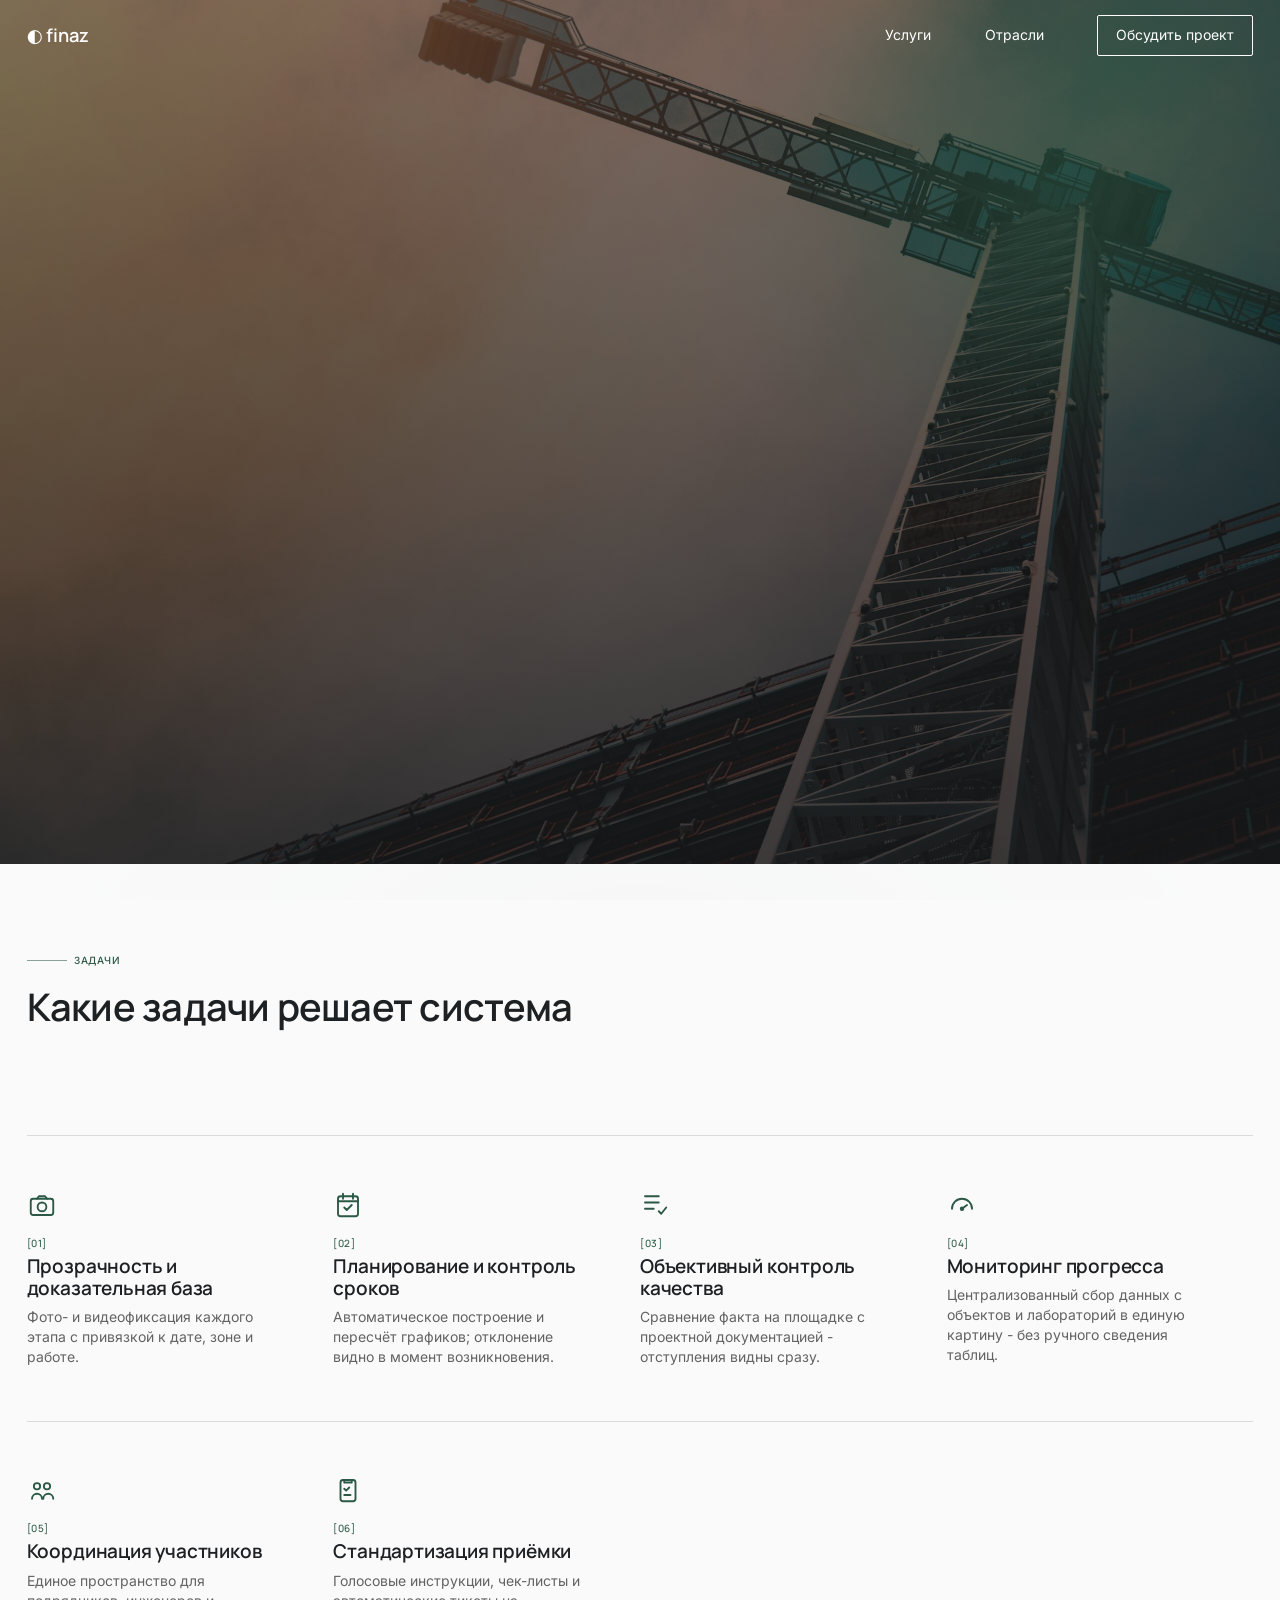
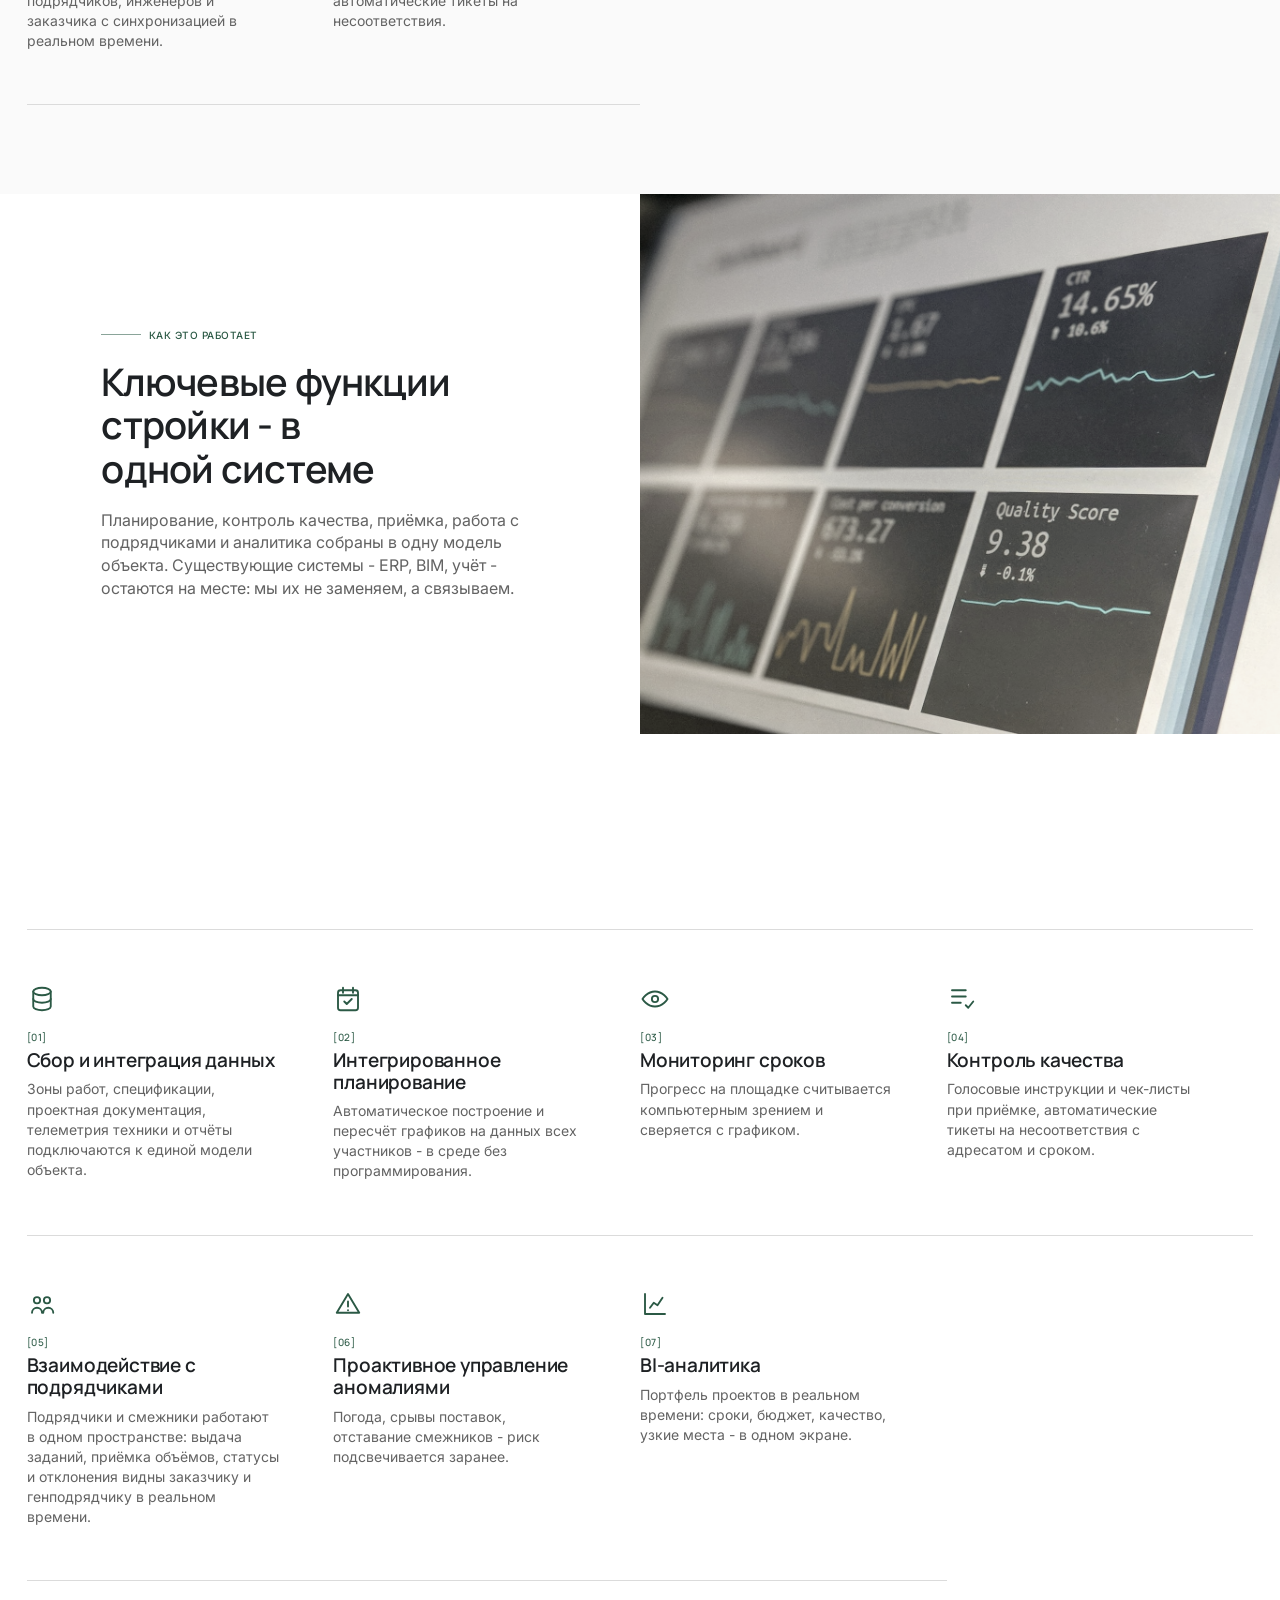
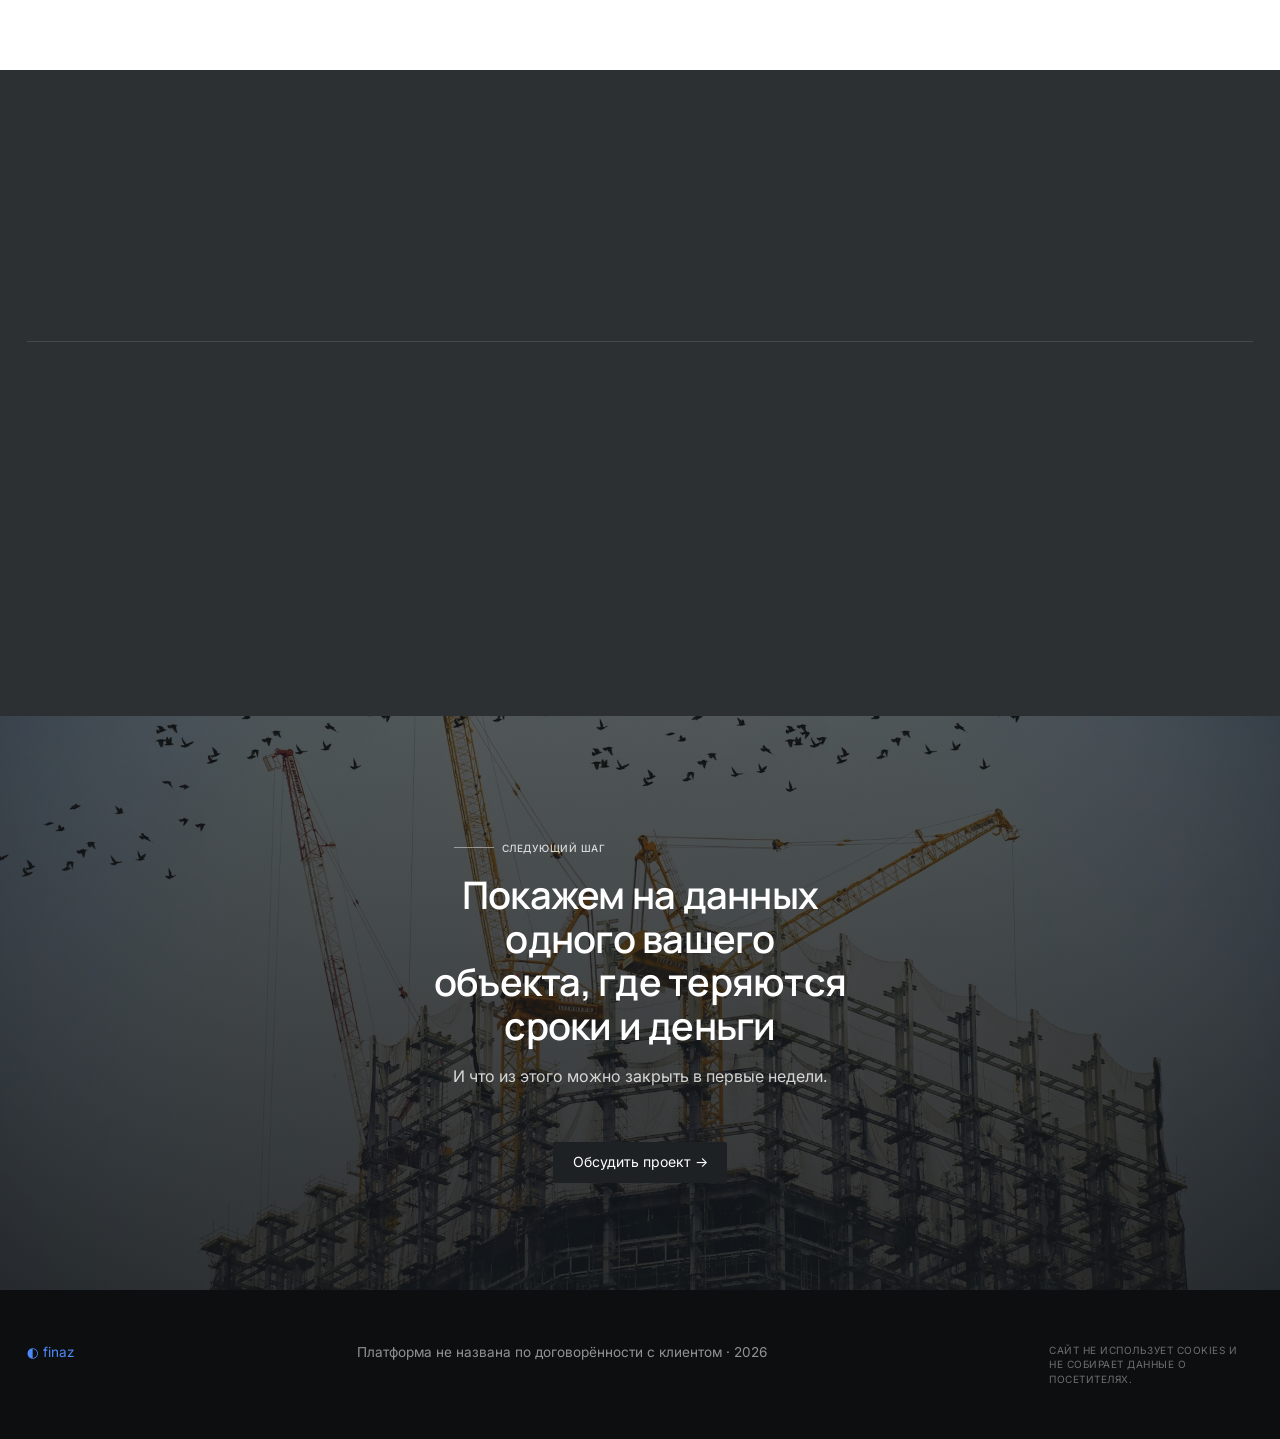
==== case.html @ d4b7487e "favicon + превью ссылки; убран черновик, CTA на Telegram" ====
<!doctype html>
<html lang="ru">
<head>
  <meta charset="utf-8" />
  <meta name="viewport" content="width=device-width, initial-scale=1" />
  <title>Интеллектуальный контроль строительства — finaz</title>
  <meta name="description" content="Кейс: предиктивная аналитика и контроль сроков на строительных объектах. Платформа не названа по договорённости с клиентом." />
  <!-- Same inline ◐ favicon and link-preview tags as index.html. Kept
       duplicated rather than extracted: two static pages, no build step. -->
  <link rel="icon" href="data:image/svg+xml,%3Csvg xmlns='http://www.w3.org/2000/svg' viewBox='0 0 32 32'%3E%3Ccircle cx='16' cy='16' r='13' fill='none' stroke='%232b5945' stroke-width='3'/%3E%3Cpath d='M16 3a13 13 0 0 0 0 26z' fill='%232b5945'/%3E%3C/svg%3E" />
  <meta property="og:type" content="article" />
  <meta property="og:title" content="Интеллектуальный контроль строительства — finaz" />
  <meta property="og:description" content="Кейс: предиктивная аналитика и контроль сроков на строительных объектах." />
  <meta property="og:url" content="https://financeazamat.github.io/finaz/case.html" />
  <meta property="og:image" content="https://financeazamat.github.io/finaz/images/01-tower-crane_JamesSullivan.jpg" />
  <link rel="stylesheet" href="tokens.css" />
  <link rel="stylesheet" href="bg.css" />
  <link rel="preconnect" href="https://fonts.googleapis.com" />
  <link rel="preconnect" href="https://fonts.gstatic.com" crossorigin />
  <link href="https://fonts.googleapis.com/css2?family=Manrope:wght@400;500;600;700&family=Inter:wght@400;500;600&display=swap&subset=cyrillic,latin" rel="stylesheet" />
  <style>
    *,*::before,*::after{box-sizing:border-box;margin:0;padding:0}
    html{scroll-behavior:smooth;-webkit-font-smoothing:antialiased;text-rendering:optimizeLegibility}
    body{font-family:var(--font-text);font-size:var(--body);line-height:var(--lh-body);color:var(--ink);background:var(--paper)}
    .wrap{max-width:var(--max-width);margin-inline:auto;padding-inline:var(--gutter);position:relative}

    /* --- Caption tier: 10px / 0.05em, what the display type is
       measured against. --- */
    .kicker,.eyebrow,.num{
      font-size:var(--caption);letter-spacing:var(--tracking-caption);
      text-transform:uppercase;font-weight:500}
    .narrow{max-width:52rem}
    h1,h2,h3{font-family:"Manrope",var(--font-display);font-weight:600;letter-spacing:var(--tracking-tight)}
    .logo,.num,.big,.intro-lede{font-family:"Manrope",var(--font-display)!important}
    h1{font-size:clamp(2.6rem,7vw,var(--h1));line-height:var(--lh-tight)}
    h2{font-size:clamp(1.75rem,4.4vw,var(--h2));line-height:var(--lh-snug);margin-bottom:var(--space-s);text-wrap:balance}
    h3{font-size:var(--h5);line-height:var(--lh-snug);margin-bottom:.4em;letter-spacing:-.01em}
    p{color:var(--muted-2);max-width:62ch}
    p+p{margin-top:var(--space-s)}
    strong{color:var(--ink);font-weight:600}
    a{color:var(--link);text-decoration:none;transition:color var(--dur) var(--ease)}
    a:hover{color:var(--ink)}

    /* Nav */
    .nav{position:fixed;inset:0 0 auto 0;z-index:50;display:flex;align-items:center;justify-content:space-between;height:72px;padding-inline:var(--gutter);color:var(--paper);transition:background var(--dur) var(--ease),backdrop-filter var(--dur) var(--ease),color var(--dur) var(--ease),border-color var(--dur) var(--ease);border-bottom:1px solid transparent}
    .nav.scrolled{background:rgba(255,255,255,.9);backdrop-filter:blur(10px);color:var(--ink);border-bottom-color:var(--line)}
    .nav a{color:inherit}
    .nav .logo{font-family:var(--font-display);font-weight:600;font-size:1.15rem;letter-spacing:-.01em}
    .nav .links{display:flex;align-items:center;gap:var(--space-m)}
    .nav .links a.txtlink{font-size:var(--small)}
    @media(max-width:720px){.nav .links a.txtlink{display:none}}
    .btn{font-family:var(--font-text);font-size:var(--small);padding:.7em 1.3em;border:1px solid currentColor;border-radius:2px;background:transparent;color:inherit;cursor:pointer;transition:background var(--dur) var(--ease),color var(--dur) var(--ease),transform var(--dur-fast) var(--ease);display:inline-block}
    .btn:hover{background:var(--ink);color:var(--paper)}
    .nav.scrolled .btn:hover{background:var(--ink);color:var(--paper)}
    .btn:active{transform:translateY(1px)}
    .btn--solid{background:var(--ink);color:var(--paper);border-color:var(--ink)}
    .btn--solid:hover{background:var(--accent);border-color:var(--accent);color:#fff}

    /* Hero */
    .hero{position:relative;overflow:hidden;min-height:96vh;display:grid;align-items:center;color:var(--paper);background:linear-gradient(rgba(20,22,24,.55),rgba(20,22,24,.82)),url("images/01-tower-crane_JamesSullivan.jpg") center/cover no-repeat}
    .hero::after{content:"";position:absolute;inset:0;pointer-events:none;background:radial-gradient(42% 55% at 82% 22%,rgba(43,89,69,.4),transparent 68%)}
    .hero .wrap{position:relative;z-index:1}
    .hero h1{max-width:16ch}
    .hero .lede{color:rgba(255,255,255,.82);font-size:1.2rem;margin-top:var(--space-s);max-width:56ch}
    .hero .cta{margin-top:var(--space-m);display:flex;gap:var(--space-s);flex-wrap:wrap}
    .kicker{font-family:var(--font-text);color:#fff;opacity:.7;margin-bottom:var(--space-s)}

    /* Sections */
    .section{padding-block:var(--section-v)}
    /* Alpha fills so the fixed .bg gradient wash tints the sections;
       see bg.css for why that layer sits at z-index:-1. */
    .section--alt{background:rgba(249,249,249,.72)}
    .section--dark{background:rgba(32,36,38,.94);color:var(--paper);overflow:hidden}
    .section--dark h2{color:#fff}
    .section--dark p{color:rgba(255,255,255,.72)}
    .section--dark .wrap{position:relative;z-index:1}
    .section--dark .glow{position:absolute;inset:0;pointer-events:none;background:radial-gradient(40% 60% at 88% 8%,rgba(43,89,69,.42),transparent 66%)}
    /* eyebrow carries a leading hairline - caption tier made structural */
    .eyebrow{font-family:var(--font-text);color:var(--accent);margin-bottom:var(--space-s);display:flex;align-items:center;gap:.75em}
    .eyebrow::before{content:"";width:2.5rem;height:1px;background:currentColor;opacity:.55;flex:none}
    .section--dark .eyebrow{color:#7fb59d}

    /* Line-stroke icons — matches homepage */
    .ico{width:30px;height:30px;display:block;margin-bottom:1em;color:var(--accent)}
    .ico svg{width:100%;height:100%;display:block;fill:none;stroke:currentColor;stroke-width:1.5;stroke-linecap:round;stroke-linejoin:round}
    .section--dark .ico{color:#7fb59d}
    .intro-lede{font-size:1.35rem;line-height:1.5;color:var(--ink);max-width:60ch;font-family:var(--font-display);font-weight:400;letter-spacing:-.01em}

    /* Numbered items — separated by hairlines, not just air */
    .items{display:grid;gap:0;grid-template-columns:repeat(auto-fit,minmax(280px,1fr));margin-top:var(--space-l);
      border-top:1px solid var(--line)}
    .items>*{padding:var(--space-m) var(--space-m) var(--space-m) 0;border-bottom:1px solid var(--line)}
    .section--dark .items,.section--dark .items>*{border-color:rgba(255,255,255,.12)}
    .item .num{font-family:var(--font-display);color:var(--accent);display:block;margin-bottom:.6em}
    .section--dark .item .num{color:#7fb59d}
    .item p{font-size:var(--small);max-width:38ch}

    /* Modules */
    .mods{display:grid;gap:var(--space-m);grid-template-columns:repeat(auto-fit,minmax(260px,1fr));margin-top:var(--space-m)}
    .mod{padding:var(--space-m);background:var(--paper);border:1px solid var(--line);border-radius:4px;transition:transform var(--dur) var(--ease),box-shadow var(--dur) var(--ease)}
    .mod:hover{transform:translateY(-6px);box-shadow:0 20px 40px -20px rgba(30,33,36,.35)}
    .mod .tag{display:inline-block;width:10px;height:10px;border-radius:2px;margin-bottom:var(--space-s)}

    /* Results / metrics */
    .metrics{display:grid;gap:var(--space-m);grid-template-columns:repeat(auto-fit,minmax(200px,1fr));margin-top:var(--space-l)}
    .metric .big{font-family:var(--font-display);font-size:3.4rem;font-weight:500;letter-spacing:-.03em;line-height:1;color:#fff}
    .metric .big .ph{color:#7fb59d}
    .metric p{margin-top:.5em;font-size:.95rem}
    .disclaimer{margin-top:var(--space-m);font-size:.8rem;color:rgba(255,255,255,.5);border-left:2px solid var(--accent);padding-left:var(--space-s);max-width:60ch}

    /* Figure */
    figure{margin-top:var(--space-l)}
    figure img{width:100%;height:auto;border-radius:4px;display:block}
    figcaption{font-size:.8rem;color:var(--muted);margin-top:.6em}

    /* split image band */
    .band{display:grid;grid-template-columns:1fr 1fr;min-height:60vh}
    .band .txt{display:grid;align-content:center;padding:var(--section-v) var(--gutter)}
    /* Shared color grade so photos read as one tonal family, not random stock */
    .band .img{background-size:cover;background-position:center;filter:grayscale(.55) sepia(.12) contrast(1.05) brightness(.97)}
    @media(max-width:820px){.band{grid-template-columns:1fr}.band .img{min-height:40vh}}

    /* ============================================================
       MOTION SYSTEM — same zero-dependency system as index.html.
       Layer 1: scroll-linked (animation-timeline: view()), off the
                main thread where supported.
       Layer 2: IntersectionObserver, only as the fallback.
       Auto-stagger via --i, assigned in the script from DOM order.
       ============================================================ */
    .reveal{opacity:0;transform:translateY(var(--rise))}

    @supports (animation-timeline: view()) {
      .reveal{animation:rise linear both;animation-timeline:view();
              animation-range:entry 4% cover 20%}
      @keyframes rise{to{opacity:1;transform:none}}
      /* calc() goes inside the range, after the range-name */
      .items>.reveal,.mods>.reveal,.metrics>.reveal{
        animation-range-start:entry calc(4% + var(--i,0) * 3%);
        animation-range-end:cover calc(20% + var(--i,0) * 3%)}
    }

    /* Fallback. .js-reveal is set only when the native path is absent,
       so the two never both animate the same element. */
    .js-reveal .reveal{transition:opacity var(--dur-slow) var(--ease-out),
                                 transform var(--dur-slow) var(--ease-out);
                       transition-delay:calc(var(--i,0) * var(--stagger))}
    .js-reveal .reveal.in{opacity:1;transform:none}

    @media(prefers-reduced-motion:reduce){
      .reveal{opacity:1;transform:none;animation:none}
    }

    /* CTA + footer */
    .cta-band{text-align:center;padding-block:var(--space-l)}
    .cta-band h2{max-width:20ch;margin-inline:auto}
    .cta-band p{margin-inline:auto;margin-top:var(--space-s)}
    .cta-band--photo{color:var(--paper);background:linear-gradient(rgba(20,22,24,.72),rgba(20,22,24,.88)),url("images/06-cranes-lowangle_DanistSoh.jpg") center/cover no-repeat}
    .cta-band--photo h2{color:#fff}
    .cta-band--photo p{color:rgba(255,255,255,.8)}
    footer{background:#0d0e10;color:rgba(255,255,255,.55);padding-block:var(--space-m);font-size:.85rem}
    footer .wrap{display:flex;justify-content:space-between;flex-wrap:wrap;gap:var(--space-s)}
    .cookie-note{margin:0;font-size:var(--caption);letter-spacing:var(--tracking-caption);
      text-transform:uppercase;color:rgba(255,255,255,.4);max-width:34ch}
    .draft-flag{position:fixed;bottom:14px;right:14px;z-index:60;background:var(--error);color:#fff;font-size:.7rem;letter-spacing:.05em;padding:.4em .8em;border-radius:2px;font-family:var(--font-text);opacity:.9}
  </style>
</head>
<body>

  <!-- Page atmosphere: the same fixed low-light gradient wash as the
       homepage (bg.css), so the two pages share a ground. Static,
       no SVG and no JS. Decorative. -->
  <div class="bg" aria-hidden="true"></div>

  <!-- Icon sprite (thin-stroke, 24×24 viewBox) -->
  <svg width="0" height="0" style="position:absolute" aria-hidden="true" focusable="false">
    <symbol id="i-camera" viewBox="0 0 24 24"><rect x="3" y="7" width="18" height="13" rx="2"/><circle cx="12" cy="13.5" r="3.5"/><path d="M8 7l1.5-2h5L16 7"/></symbol>
    <symbol id="i-calendar" viewBox="0 0 24 24"><rect x="4" y="5" width="16" height="16" rx="2"/><path d="M4 9h16M8 3v4M16 3v4M9 14l2 2 4-4"/></symbol>
    <symbol id="i-check" viewBox="0 0 24 24"><path d="M4 5h11M4 10h11M4 15h7"/><path d="M15 17l2 2 4-5"/></symbol>
    <symbol id="i-gauge" viewBox="0 0 24 24"><path d="M4 15a8 8 0 1116 0"/><path d="M12 15l4-3"/><circle cx="12" cy="15" r="1"/></symbol>
    <symbol id="i-people" viewBox="0 0 24 24"><circle cx="8" cy="9" r="2.5"/><circle cx="16" cy="9" r="2.5"/><path d="M4 19c0-2.5 2-4 4-4s4 1.5 4 4M13 19c0-2.5 2-4 4-4s4 1.5 4 4"/></symbol>
    <symbol id="i-clipboard" viewBox="0 0 24 24"><rect x="6" y="4" width="12" height="17" rx="2"/><path d="M9 4h6v2H9z"/><path d="M9 11l1.5 1.5L13 10M9 16h5"/></symbol>
    <symbol id="i-layers" viewBox="0 0 24 24"><path d="M12 3l9 5-9 5-9-5z"/><path d="M3 13l9 5 9-5"/></symbol>
    <symbol id="i-database" viewBox="0 0 24 24"><ellipse cx="12" cy="6" rx="7" ry="3"/><path d="M5 6v6c0 1.7 3.1 3 7 3s7-1.3 7-3V6"/><path d="M5 12v6c0 1.7 3.1 3 7 3s7-1.3 7-3v-6"/></symbol>
    <symbol id="i-eye" viewBox="0 0 24 24"><path d="M2 12s3.5-6 10-6 10 6 10 6-3.5 6-10 6-10-6-10-6z"/><circle cx="12" cy="12" r="2.5"/></symbol>
    <symbol id="i-alert" viewBox="0 0 24 24"><path d="M12 4l9 15H3z"/><path d="M12 10v4M12 17h.01"/></symbol>
    <symbol id="i-chart" viewBox="0 0 24 24"><path d="M4 4v16h16"/><path d="M8 15l3-4 3 2 4-6"/></symbol>
    <symbol id="i-clock" viewBox="0 0 24 24"><circle cx="12" cy="12" r="8"/><path d="M12 8v4l3 2"/></symbol>
    <symbol id="i-handshake" viewBox="0 0 24 24"><path d="M3 8l4-2 5 3 5-3 4 2M12 9v3"/><path d="M7 12l3 3 2-2 3 3M4 14l3 3M17 15l3-3"/></symbol>
    <symbol id="i-coin" viewBox="0 0 24 24"><circle cx="12" cy="12" r="8"/><path d="M12 7v10M9.5 9.5h4a1.8 1.8 0 010 3.6h-3a1.8 1.8 0 000 3.6h4"/></symbol>
    <symbol id="i-recycle" viewBox="0 0 24 24"><path d="M7 8l-3 5 4 1M7 8l3-4 3 5M17 8l3 5-4 3M17 16H9l2-3"/></symbol>
  </svg>

  <nav class="nav">
    <a href="index.html" class="logo">◐ finaz</a>
    <div class="links">
      <a href="index.html#services" class="txtlink">Услуги</a>
      <a href="index.html#industries" class="txtlink">Отрасли</a>
      <a href="#cta" class="btn">Обсудить проект</a>
    </div>
  </nav>

  <header class="hero">
    <div class="wrap">
      <p class="kicker reveal">Решение для строительства</p>
      <h1 class="reveal">Интеллектуальный<br>контроль строительства</h1>
      <p class="lede reveal">ИИ видит объект целиком - от проектирования до сдачи.
        Прозрачный контроль стройки, который работает на эффективность бизнеса.</p>
    </div>
  </header>

  <!-- Tasks -->
  <section class="section section--alt" id="tasks">
    <div class="wrap">
      <p class="eyebrow reveal">Задачи</p>
      <h2 class="reveal">Какие задачи решает система</h2>
      <div class="items">
        <div class="item reveal"><span class="ico"><svg><use href="#i-camera"/></svg></span><span class="num">[01]</span><h3>Прозрачность и доказательная база</h3><p>Фото- и видеофиксация каждого этапа с привязкой к дате, зоне и работе.</p></div>
        <div class="item reveal"><span class="ico"><svg><use href="#i-calendar"/></svg></span><span class="num">[02]</span><h3>Планирование и контроль сроков</h3><p>Автоматическое построение и пересчёт графиков; отклонение видно в момент возникновения.</p></div>
        <div class="item reveal"><span class="ico"><svg><use href="#i-check"/></svg></span><span class="num">[03]</span><h3>Объективный контроль качества</h3><p>Сравнение факта на площадке с проектной документацией - отступления видны сразу.</p></div>
        <div class="item reveal"><span class="ico"><svg><use href="#i-gauge"/></svg></span><span class="num">[04]</span><h3>Мониторинг прогресса</h3><p>Централизованный сбор данных с объектов и лабораторий в единую картину - без ручного сведения таблиц.</p></div>
        <div class="item reveal"><span class="ico"><svg><use href="#i-people"/></svg></span><span class="num">[05]</span><h3>Координация участников</h3><p>Единое пространство для подрядчиков, инженеров и заказчика с синхронизацией в реальном времени.</p></div>
        <div class="item reveal"><span class="ico"><svg><use href="#i-clipboard"/></svg></span><span class="num">[06]</span><h3>Стандартизация приёмки</h3><p>Голосовые инструкции, чек-листы и автоматические тикеты на несоответствия.</p></div>
      </div>
    </div>
  </section>

  <!-- Image band -->
  <section class="band">
    <div class="txt">
      <div style="max-width:32rem;margin-left:auto;padding-right:var(--space-m)">
        <p class="eyebrow reveal">Как это работает</p>
        <h2 class="reveal">Ключевые функции стройки - в одной системе</h2>
        <p class="reveal">Планирование, контроль качества, приёмка, работа с подрядчиками и аналитика
          собраны в одну модель объекта. Существующие системы - ERP, BIM, учёт - остаются на месте:
          мы их не заменяем, а связываем.</p>
      </div>
    </div>
    <div class="img" style="background-image:url('images/07-dashboard-analytics.jpg')"></div>
  </section>

  <!-- How it works -->
  <section class="section">
    <div class="wrap">
      <div class="items">
        <div class="item reveal"><span class="ico"><svg><use href="#i-database"/></svg></span><span class="num">[01]</span><h3>Сбор и интеграция данных</h3><p>Зоны работ, спецификации, проектная документация, телеметрия техники и отчёты подключаются к единой модели объекта.</p></div>
        <div class="item reveal"><span class="ico"><svg><use href="#i-calendar"/></svg></span><span class="num">[02]</span><h3>Интегрированное планирование</h3><p>Автоматическое построение и пересчёт графиков на данных всех участников - в среде без программирования.</p></div>
        <div class="item reveal"><span class="ico"><svg><use href="#i-eye"/></svg></span><span class="num">[03]</span><h3>Мониторинг сроков</h3><p>Прогресс на площадке считывается компьютерным зрением и сверяется с графиком.</p></div>
        <div class="item reveal"><span class="ico"><svg><use href="#i-check"/></svg></span><span class="num">[04]</span><h3>Контроль качества</h3><p>Голосовые инструкции и чек-листы при приёмке, автоматические тикеты на несоответствия с адресатом и сроком.</p></div>
        <div class="item reveal"><span class="ico"><svg><use href="#i-people"/></svg></span><span class="num">[05]</span><h3>Взаимодействие с подрядчиками</h3><p>Подрядчики и смежники работают в одном пространстве: выдача заданий, приёмка объёмов, статусы и отклонения видны заказчику и генподрядчику в реальном времени.</p></div>
        <div class="item reveal"><span class="ico"><svg><use href="#i-alert"/></svg></span><span class="num">[06]</span><h3>Проактивное управление аномалиями</h3><p>Погода, срывы поставок, отставание смежников - риск подсвечивается заранее.</p></div>
        <div class="item reveal"><span class="ico"><svg><use href="#i-chart"/></svg></span><span class="num">[07]</span><h3>BI-аналитика</h3><p>Портфель проектов в реальном времени: сроки, бюджет, качество, узкие места - в одном экране.</p></div>
      </div>
    </div>
  </section>

  <!-- Results (dark, directional) -->
  <section class="section section--dark">
    <span class="glow"></span>
    <div class="wrap">
      <p class="eyebrow reveal">Результаты</p>
      <h2 class="reveal">Что меняется</h2>
      <div class="items">
        <div class="item reveal"><span class="ico"><svg><use href="#i-clock"/></svg></span><span class="num">[01]</span><h3>Сроки под контролем</h3><p>Отставание видно в момент возникновения, а не постфактум - меньше срывов графика.</p></div>
        <div class="item reveal"><span class="ico"><svg><use href="#i-handshake"/></svg></span><span class="num">[02]</span><h3>Быстрее согласования с подрядчиками</h3><p>Задания, объёмы и приёмка в одном контуре - без сверки версий по почте.</p></div>
        <div class="item reveal"><span class="ico"><svg><use href="#i-coin"/></svg></span><span class="num">[03]</span><h3>Дешевле контроль качества</h3><p>Отступления от проекта подсвечиваются сразу, пока их дёшево исправить.</p></div>
        <div class="item reveal"><span class="ico"><svg><use href="#i-recycle"/></svg></span><span class="num">[04]</span><h3>Меньше переделок</h3><p>Раннее выявление отклонений снижает объём работ, которые приходится переделывать.</p></div>
      </div>
    </div>
  </section>

  <!-- CTA -->
  <section class="section cta-band cta-band--photo" id="cta">
    <div class="wrap">
      <p class="eyebrow reveal" style="text-align:center">Следующий шаг</p>
      <h2 class="reveal">Покажем на данных одного вашего объекта, где теряются сроки и деньги</h2>
      <p class="reveal">И что из этого можно закрыть в первые недели.</p>
      <div class="reveal" style="margin-top:var(--space-m)">
        <a href="https://t.me/finazamat" class="btn btn--solid">Обсудить проект →</a>
      </div>
    </div>
  </section>

  <footer>
    <div class="wrap">
      <a href="index.html">◐ finaz</a>
      <span>Платформа не названа по договорённости с клиентом · 2026</span>
      <p class="cookie-note">Сайт не использует cookies и не собирает
        данные о посетителях.</p>
    </div>
  </footer>

  <script>
  (()=>{
    const reduce=matchMedia("(prefers-reduced-motion: reduce)").matches;

    /* 1. Auto-stagger: index every child of a revealing group. */
    document.querySelectorAll(".items,.mods,.metrics,.hero .wrap,.txt")
      .forEach(g=>[...g.children].forEach((el,i)=>el.style.setProperty("--i",i)));

    /* 2. Reveal. The observer runs ONLY where scroll-linked animation
          is unsupported, so the two paths never both fire. */
    if(!CSS.supports("animation-timeline: view()") && !reduce){
      document.documentElement.classList.add("js-reveal");
      const io=new IntersectionObserver(es=>{
        for(const e of es) if(e.isIntersecting){
          e.target.classList.add("in");io.unobserve(e.target);
        }
      },{threshold:.12,rootMargin:"0px 0px -6% 0px"});
      document.querySelectorAll(".reveal").forEach(el=>io.observe(el));
    }

    /* 3. Nav state. rAF-throttled. */
    const nav=document.querySelector(".nav");
    let queued=false;
    const frame=()=>{queued=false;nav.classList.toggle("scrolled",scrollY>40)};
    addEventListener("scroll",()=>{if(!queued){queued=true;requestAnimationFrame(frame)}},{passive:true});
    frame();
  })();
  </script>
</body>
</html>
---- tokens.css ----
/* ============================================================
   Design tokens — extracted from palantir.com (2026-08-02)
   Palantir-INSPIRED. Colors + type scale are the recipe, not
   the dish. Fonts here are FREE substitutes (their Alliance
   faces are proprietary — do not re-host those).
   ============================================================ */
:root {
  /* --- Color (from their --nhs-* / --qualitative-* vars) --- */
  --ink:            #1e2124;   /* primary text / near-black */
  --ink-2:          #202426;   /* darkest surface */
  --paper:          #ffffff;
  --paper-soft:     #f9f9f9;
  --paper-2:        #f3f3f3;
  --line:           #dbdbdb;
  --muted:          #767676;
  --muted-2:        #636363;

  --accent:         #2b5945;   /* Palantir green */
  --accent-10:      rgba(43,89,69,.10);
  --accent-05:      rgba(43,89,69,.05);
  --link:           #4e8af7;
  --link-hover:     rgba(78,138,247,.33);
  --error:          #ff4136;

  /* Blueprint-style qualitative set (charts / tags / accents) */
  --q0:#147eb3; --q1:#29a634; --q2:#d1980b; --q3:#d13913; --q4:#634dbf;
  --q5:#d17e09; --q6:#9f1239; --q7:#00a396; --q8:#5642a6; --q9:#728c23;

  /* --- Type --- */
  /* Their stack is "Alliance No.2" (display) + "Alliance No.1" (text).
     Free substitutes with a similar geometric-grotesque feel: */
  --font-display: "Space Grotesk", system-ui, -apple-system, "Segoe UI", Roboto, Helvetica, Arial, sans-serif;
  --font-text:    "Inter", system-ui, -apple-system, "Segoe UI", Roboto, Helvetica, Arial, sans-serif;

  /* Type scale — a real ladder, no 1rem→5rem jump.
     Ratio ~1.25 through the middle, in rem @16px base.
     Sized down 2026-08-04: 80px/52px read as oversized next to the
     10px caption tier. Palantir's own hero sits ~56-60px, h2 ~36-40px —
     the contrast ratio is what reads as confident, not raw size. */
  --h1:      3.5rem;      /* 56px hero — was 5rem */
  --h2:      2.375rem;    /* 38px section — was 3.25rem */
  --h3:      1.75rem;     /* 28px — was 2.125rem */
  --h4:      1.5rem;      /* 24px */
  --h5:      1.1875rem;   /* 19px item title */
  --lede:    1.25rem;     /* 20px intro / lead */
  --body:    1rem;        /* 16px */
  --small:   0.875rem;    /* 14px */
  --micro:   0.75rem;     /* 12px */
  --caption: 0.625rem;    /* 10px — the wide-tracked label tier */

  --tracking-tight:   -0.02em;   /* display / headlines */
  --tracking-caption:  0.05em;   /* the 10px caption tier */
  --lh-tight: 1.0;             /* hero line-height ~1 */
  --lh-snug:  1.15;            /* h2/h3 */
  --lh-body:  1.43;

  /* --- Spacing (their rhythm ~1.667rem gutter) --- */
  --gutter:      1.6667rem;
  --space-xs:    0.5556rem;
  --space-s:     1.1111rem;
  --space-m:     3.3333rem;
  --space-l:     6.6667rem;
  --section-v:   5.5556rem;
  --max-width:   80rem;        /* 1280px content cap */

  /* --- Motion ---
     Measured off palantir.com (2026-08-04): 75-350ms, dominated by
     100-250ms, transform+opacity only, staggered transition-delay
     75-275ms, zero @keyframes, no ambient loops. Budget kept here. */
  --ease:      cubic-bezier(0.42, 0, 0.58, 1);   /* ease-in-out */
  --ease-out:  cubic-bezier(0.16, 1, 0.3, 1);    /* reveal */
  --dur-fast:  0.12s;
  --dur:       0.2s;
  --dur-slow:  0.3s;    /* was 0.5s — 500ms uniform fades read as template */
  --stagger:   55ms;    /* per-item step, driven by --i */
  --rise:      14px;    /* reveal travel — was 28px */
}

@media (prefers-reduced-motion: reduce) {
  :root { --dur-fast:0s; --dur:0s; --dur-slow:0s; --stagger:0ms; --rise:0px; }
}
---- bg.css ----
/* ============================================================
   Page atmosphere — index.html + case.html
   ------------------------------------------------------------
   This used to draw a generated neural-link mesh behind every section,
   and later a lattice in the hero only. Both are gone: at any alpha that
   made a drawn network visible it also competed with the type it sat
   behind. What survives is the thing the mesh was really there for — a
   low, soft light in the background instead of flat white.

   No SVG, no JS, no animation. Three static radial washes, fixed to the
   viewport so they drift past as you scroll: a cool light top-right, the
   brand green low-left, and a faint warm lift at the bottom. Cheap
   enough to be free (one composited layer, painted once) and it cannot
   compete with text, because nothing in it has an edge.
   ============================================================ */
.bg{
  position:fixed;inset:0;z-index:-1;pointer-events:none;
  background:
    radial-gradient(58% 48% at 82% 6%,  rgba(43,89,69,.09) 0%, rgba(43,89,69,0) 68%),
    radial-gradient(52% 46% at 10% 34%, rgba(88,116,140,.08) 0%, rgba(88,116,140,0) 70%),
    radial-gradient(72% 40% at 50% 104%,rgba(43,89,69,.07) 0%, rgba(43,89,69,0) 72%);
}

@media(max-width:720px){
  .bg{opacity:.7}
}
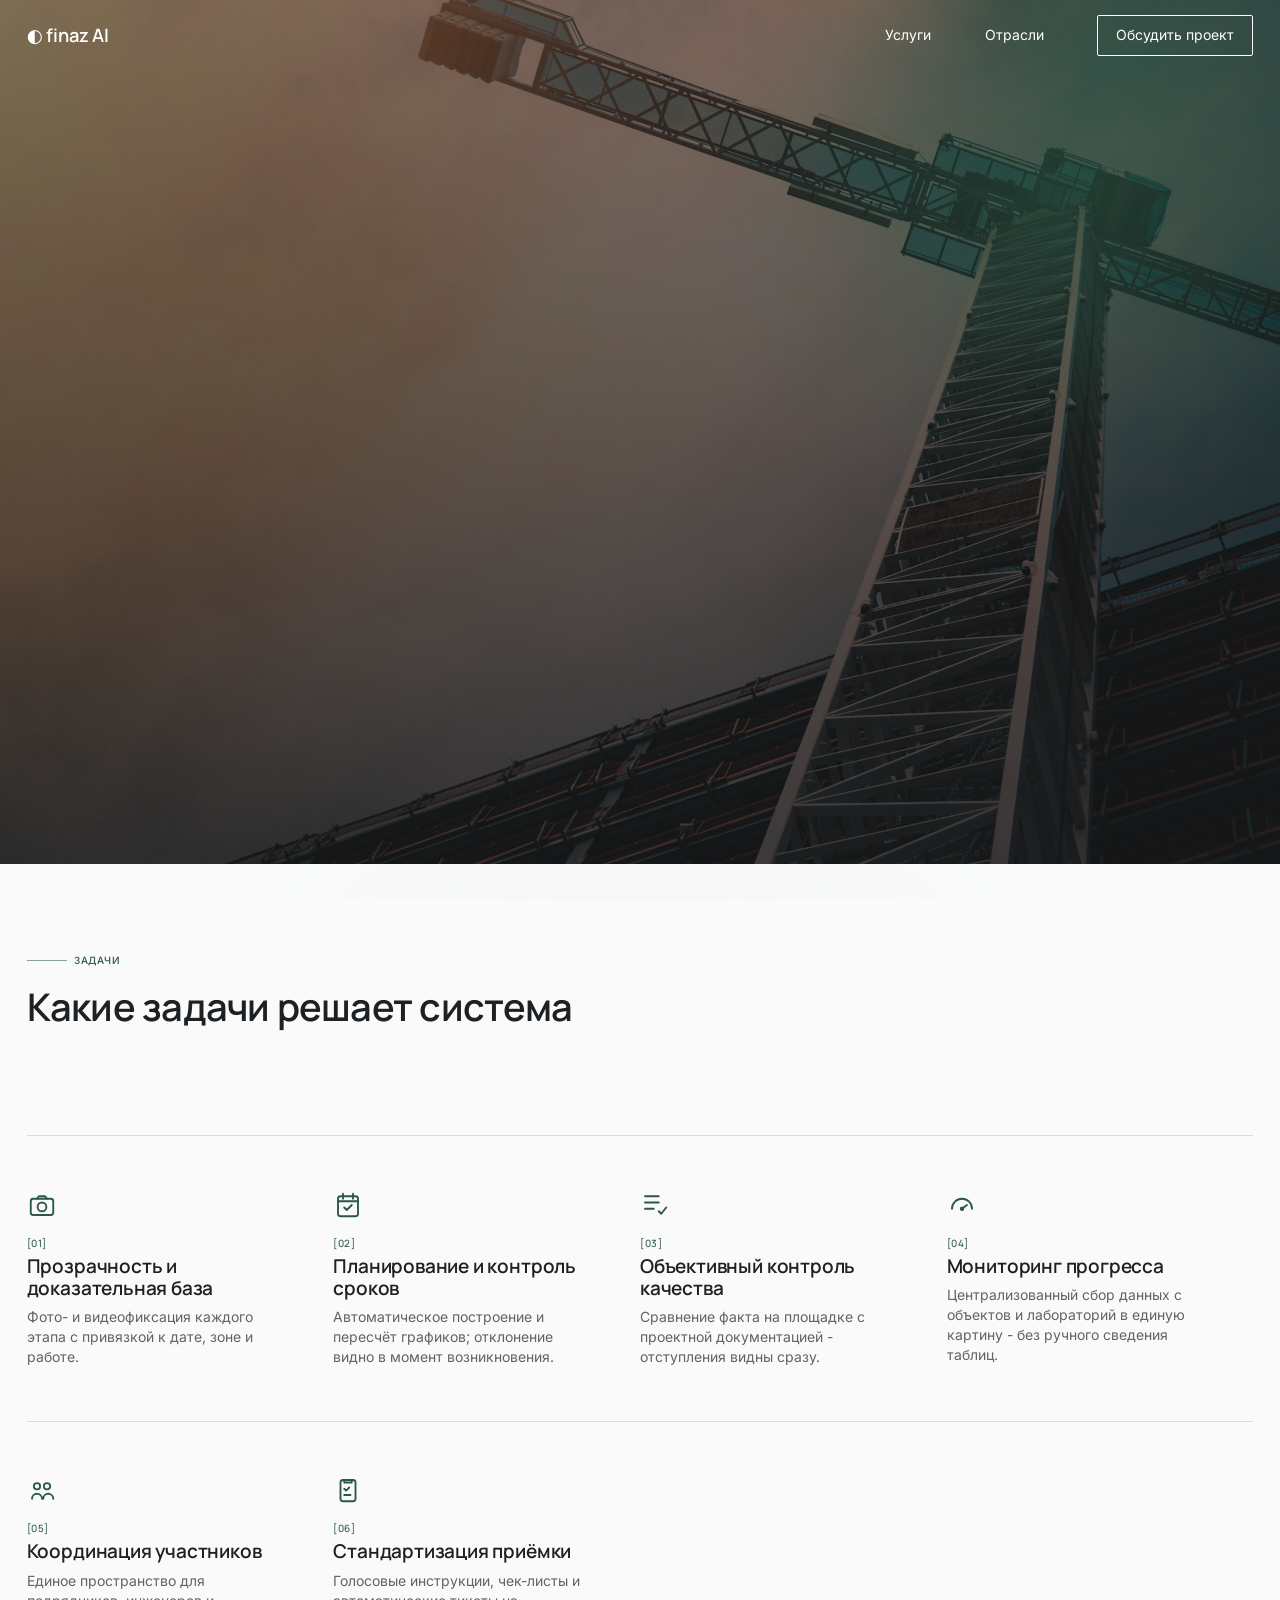
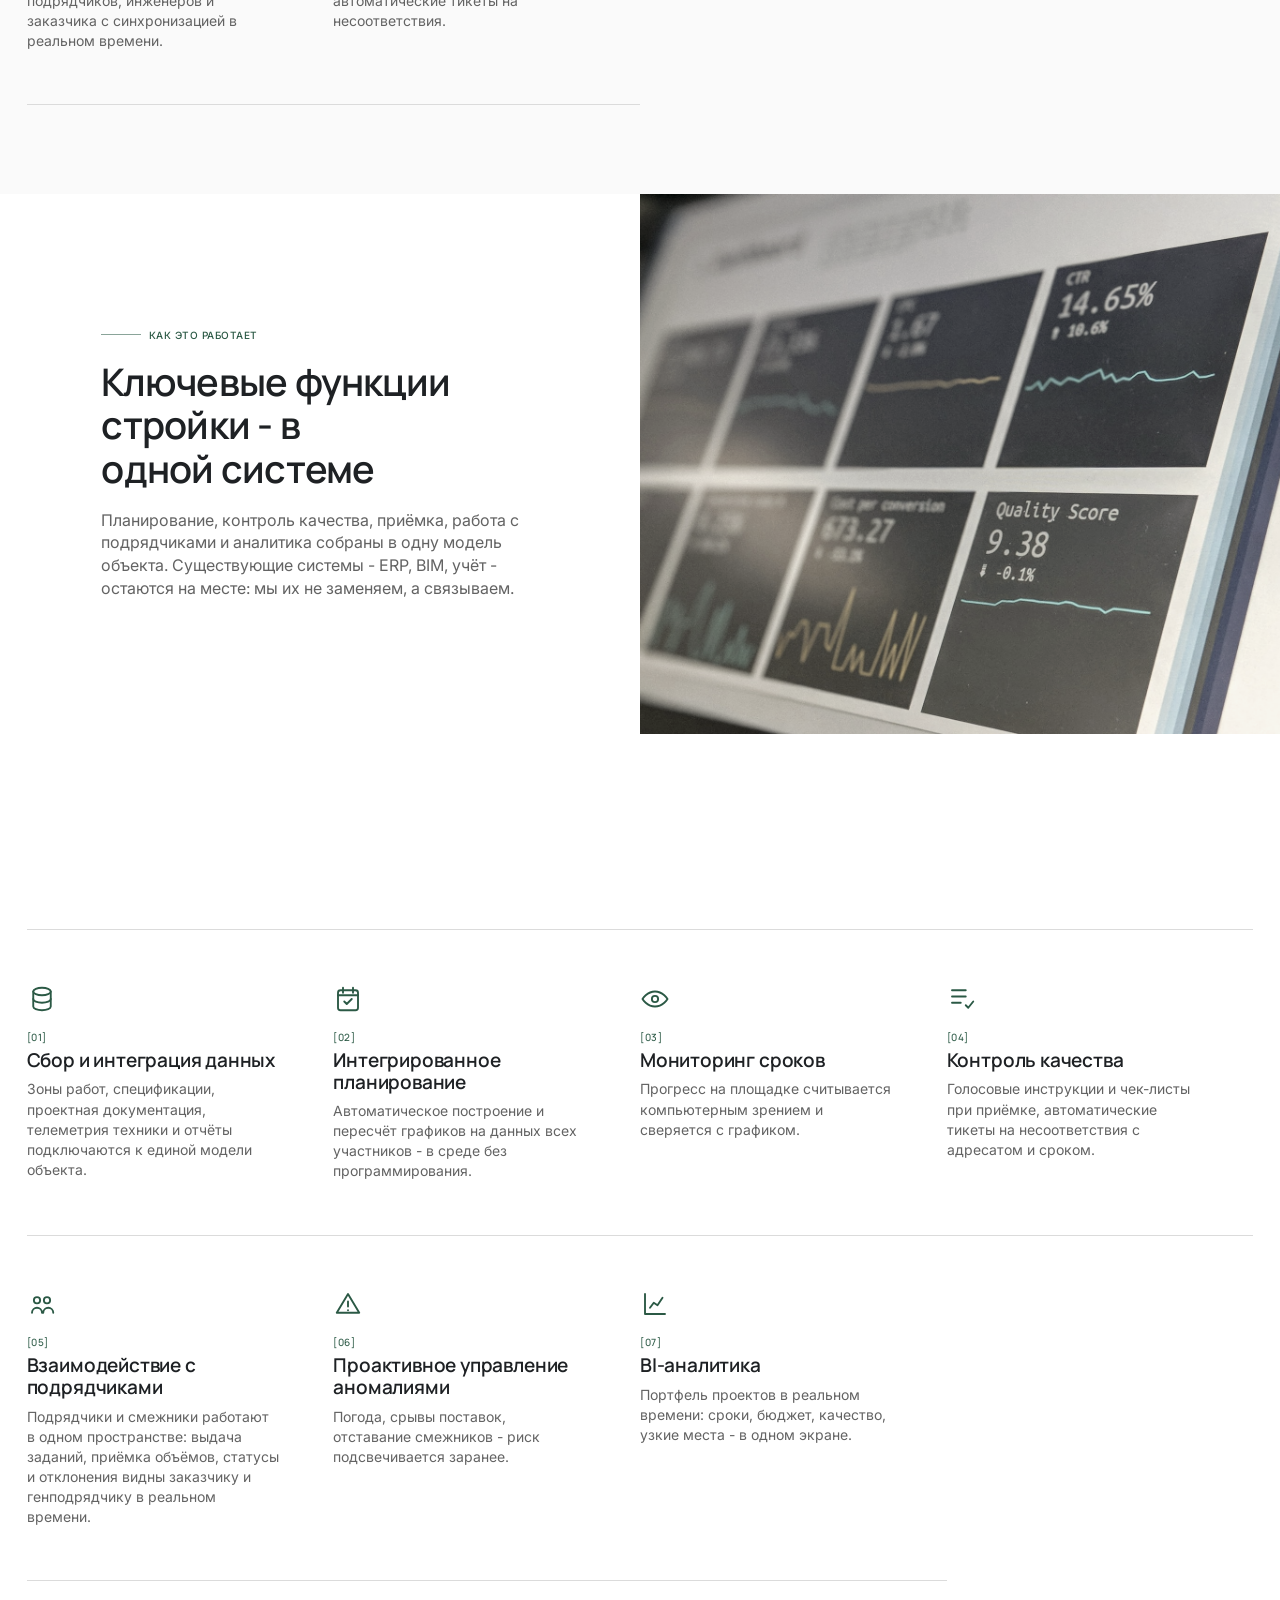
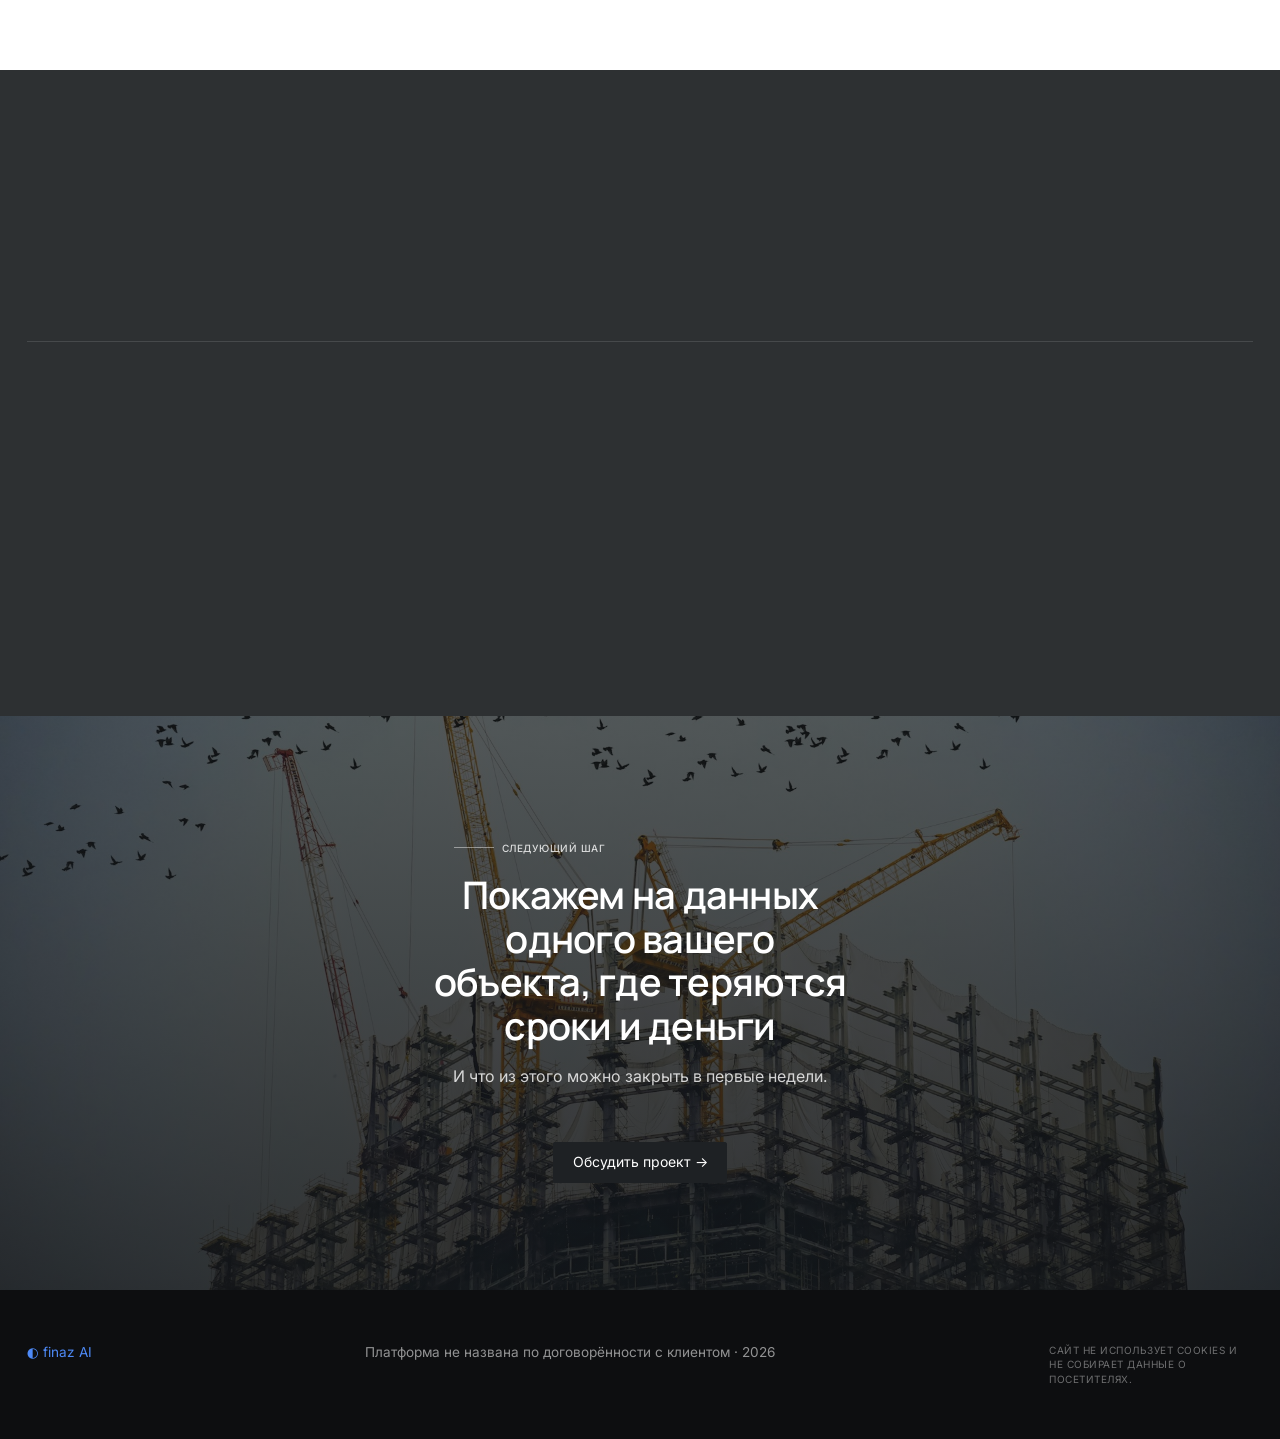
==== commit 3c197cd1: "поток на всю ширину с миганием; finaz AI везде; крупнее kicker; правки услуг; меню из 3" ====
--- a/case.html
+++ b/case.html
@@ -3,13 +3,13 @@
 <head>
   <meta charset="utf-8" />
   <meta name="viewport" content="width=device-width, initial-scale=1" />
-  <title>Интеллектуальный контроль строительства — finaz</title>
+  <title>Интеллектуальный контроль строительства — finaz AI</title>
   <meta name="description" content="Кейс: предиктивная аналитика и контроль сроков на строительных объектах. Платформа не названа по договорённости с клиентом." />
   <!-- Same inline ◐ favicon and link-preview tags as index.html. Kept
        duplicated rather than extracted: two static pages, no build step. -->
   <link rel="icon" href="data:image/svg+xml,%3Csvg xmlns='http://www.w3.org/2000/svg' viewBox='0 0 32 32'%3E%3Ccircle cx='16' cy='16' r='13' fill='none' stroke='%232b5945' stroke-width='3'/%3E%3Cpath d='M16 3a13 13 0 0 0 0 26z' fill='%232b5945'/%3E%3C/svg%3E" />
   <meta property="og:type" content="article" />
-  <meta property="og:title" content="Интеллектуальный контроль строительства — finaz" />
+  <meta property="og:title" content="Интеллектуальный контроль строительства — finaz AI" />
   <meta property="og:description" content="Кейс: предиктивная аналитика и контроль сроков на строительных объектах." />
   <meta property="og:url" content="https://financeazamat.github.io/finaz/case.html" />
   <meta property="og:image" content="https://financeazamat.github.io/finaz/images/01-tower-crane_JamesSullivan.jpg" />
@@ -191,7 +191,7 @@
   </svg>
 
   <nav class="nav">
-    <a href="index.html" class="logo">◐ finaz</a>
+    <a href="index.html" class="logo">◐ finaz AI</a>
     <div class="links">
       <a href="index.html#services" class="txtlink">Услуги</a>
       <a href="index.html#industries" class="txtlink">Отрасли</a>
@@ -282,7 +282,7 @@
 
   <footer>
     <div class="wrap">
-      <a href="index.html">◐ finaz</a>
+      <a href="index.html">◐ finaz AI</a>
       <span>Платформа не названа по договорённости с клиентом · 2026</span>
       <p class="cookie-note">Сайт не использует cookies и не собирает
         данные о посетителях.</p>
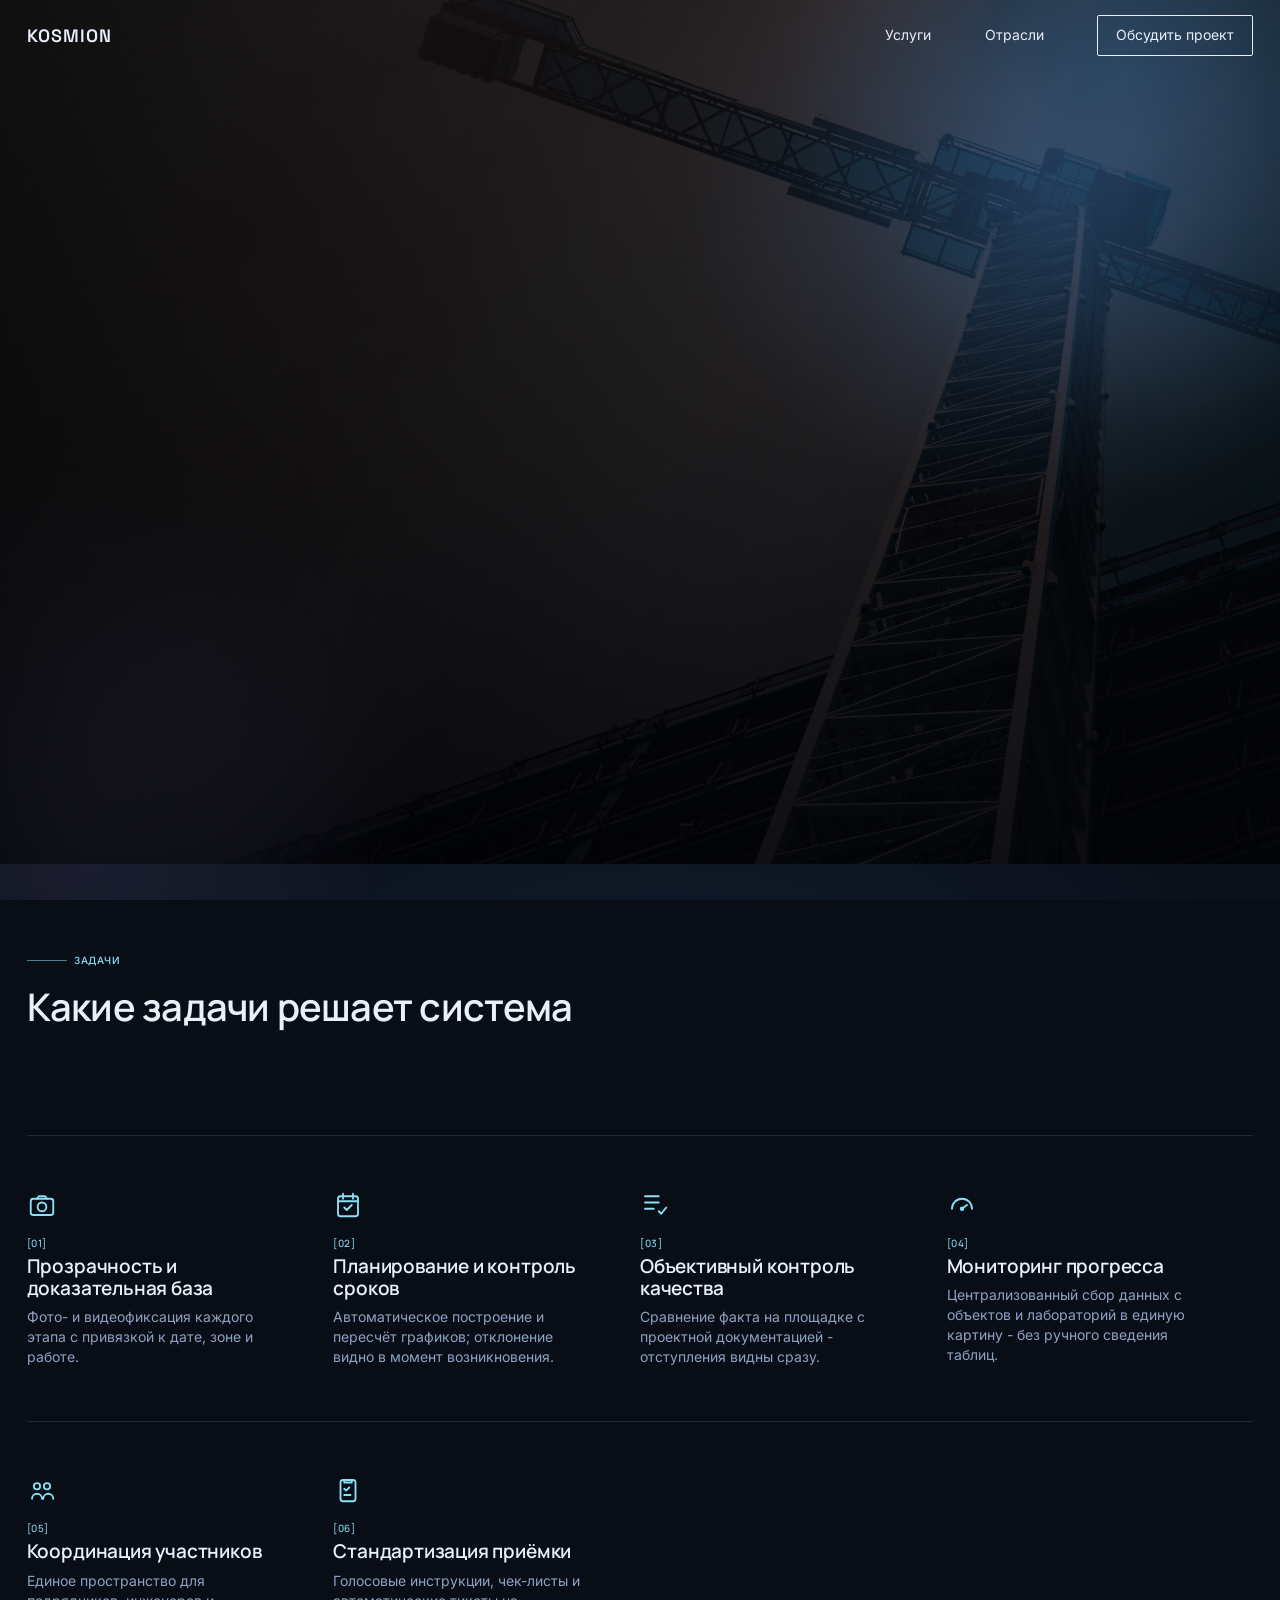
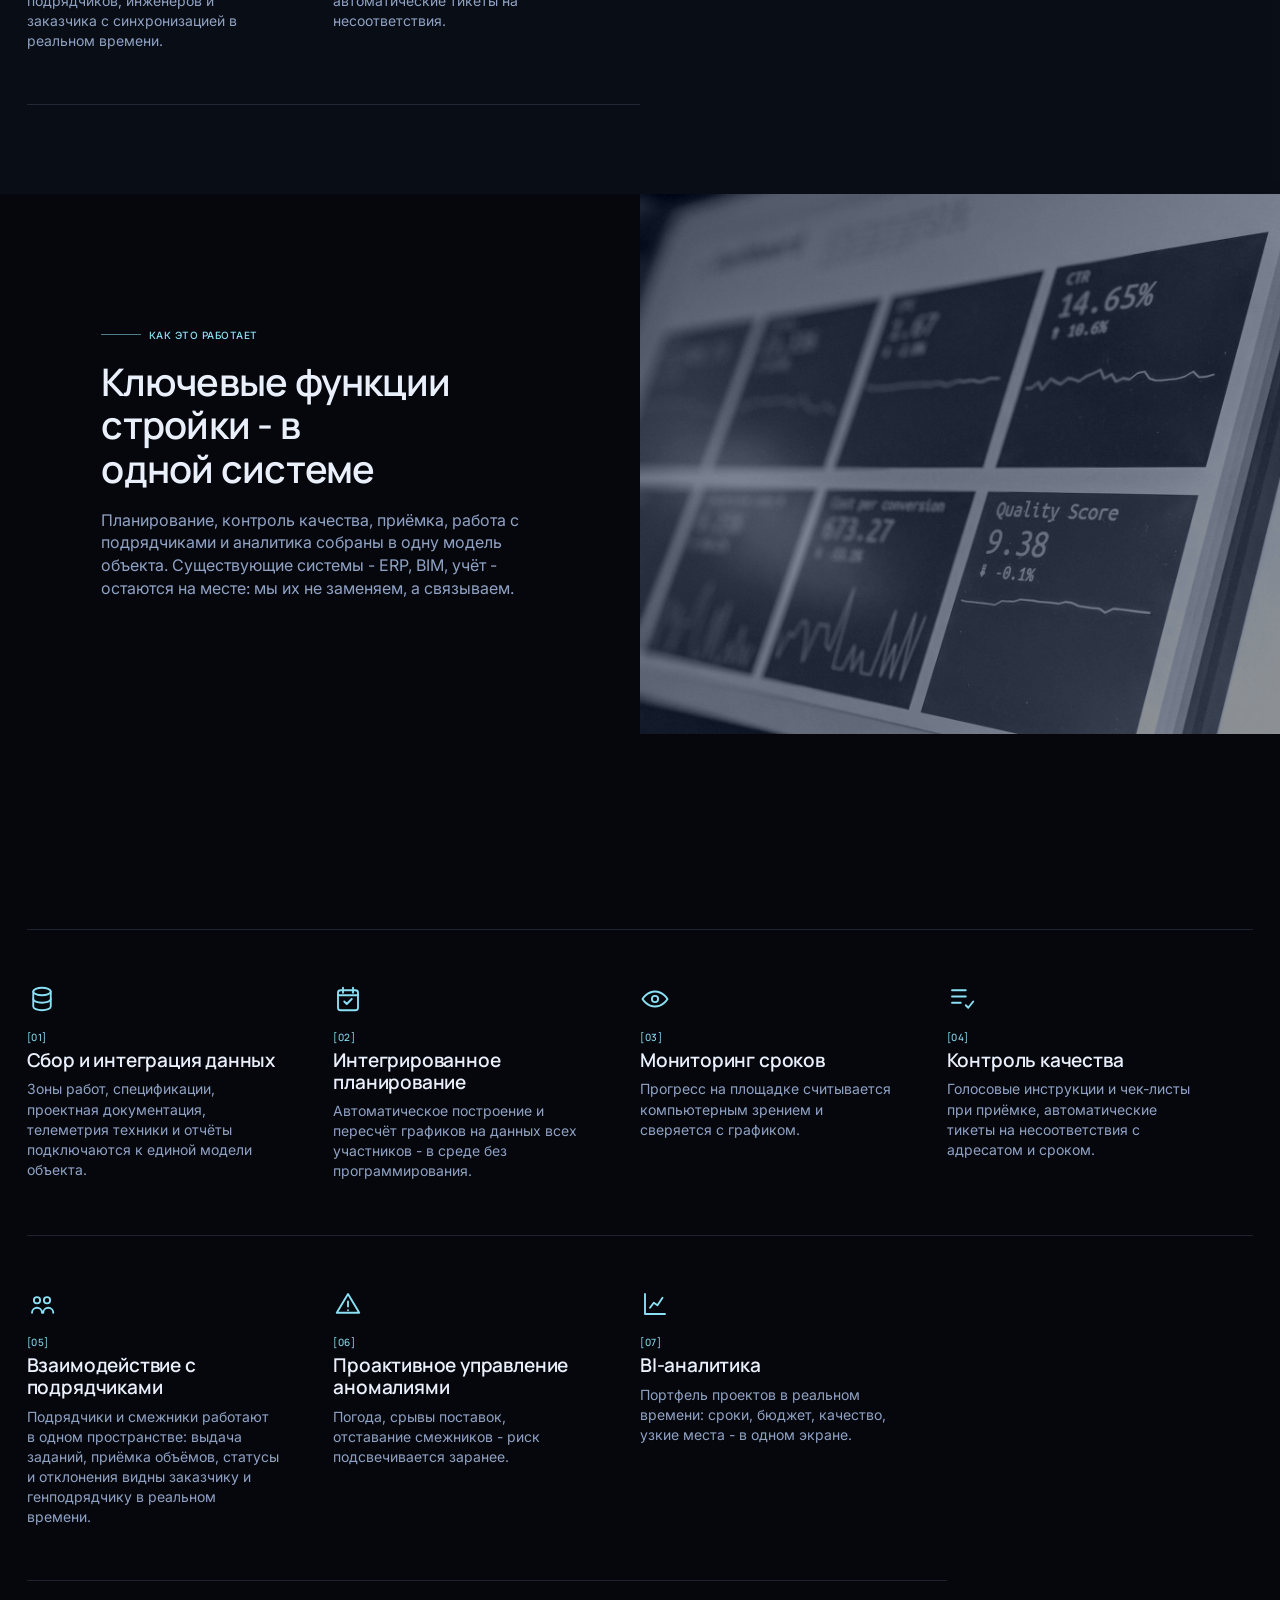
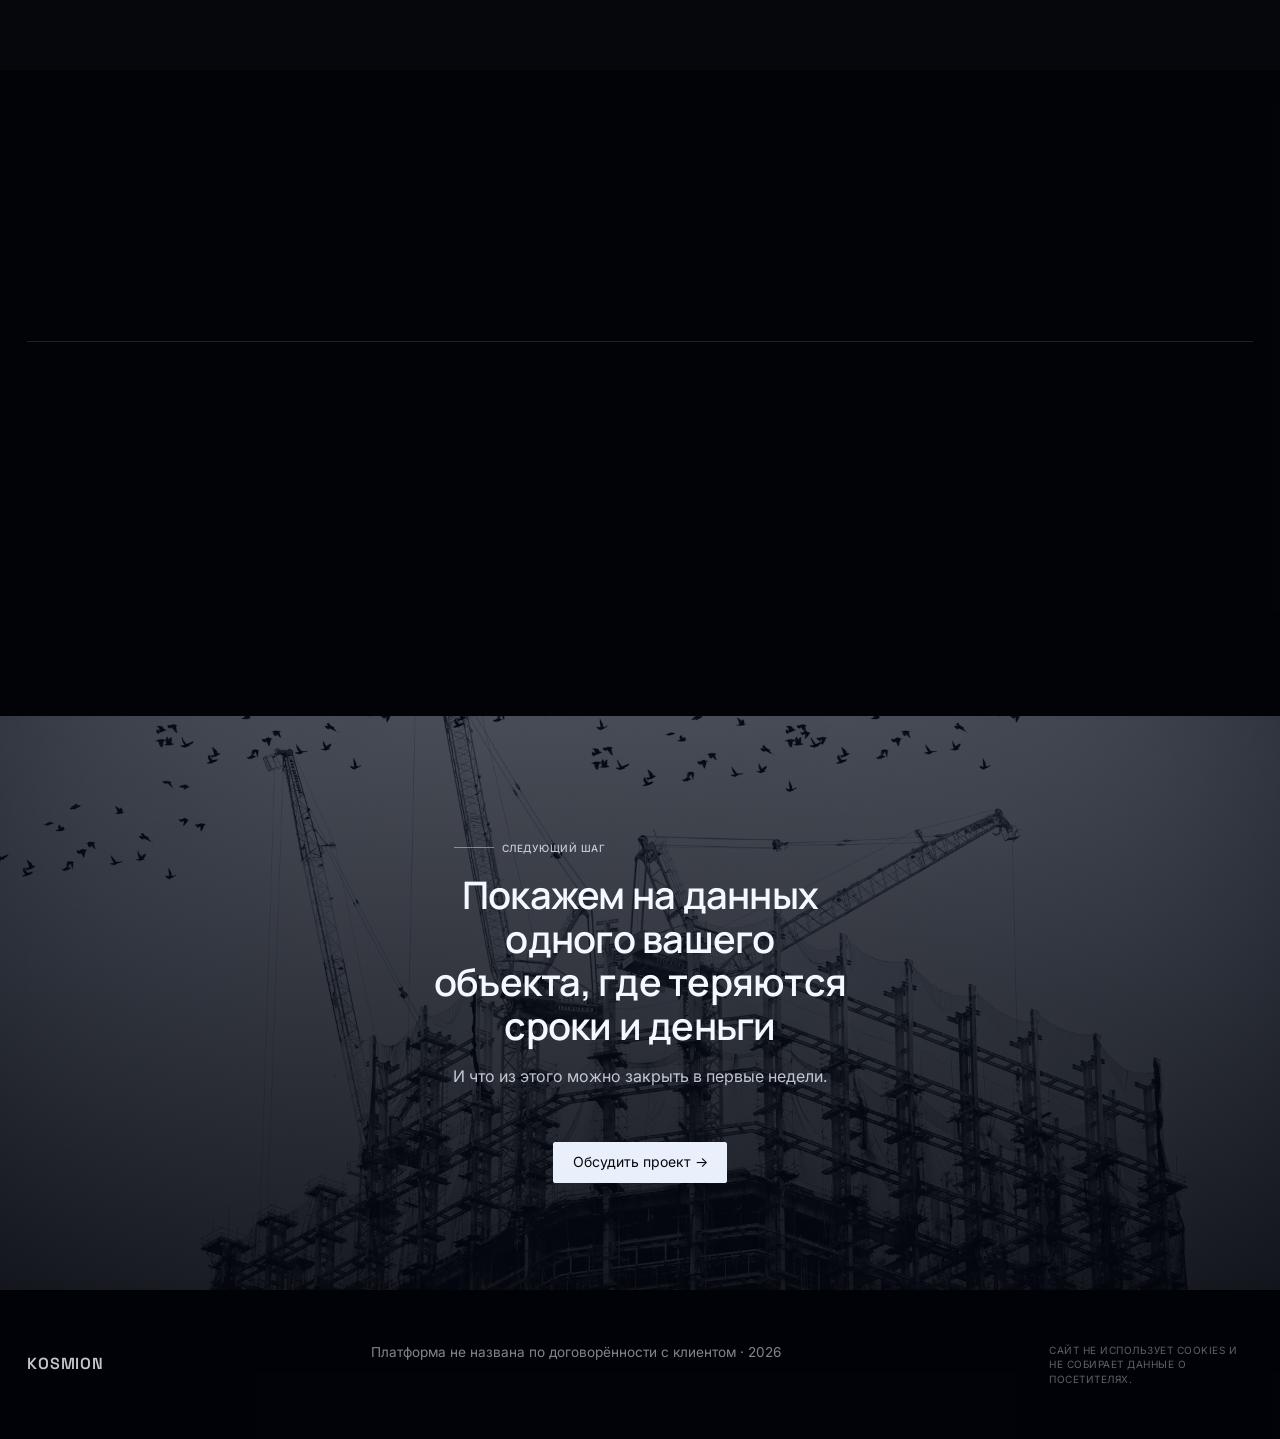
==== commit fed8d21f: "Publish Kosmion space theme: dark redesign, Space Grotesk KOSMION wordmark, K favicon, icon removed" ====
--- a/case.html
+++ b/case.html
@@ -3,25 +3,38 @@
 <head>
   <meta charset="utf-8" />
   <meta name="viewport" content="width=device-width, initial-scale=1" />
-  <title>Интеллектуальный контроль строительства — finaz AI</title>
+  <title>Интеллектуальный контроль строительства — Kosmion</title>
   <meta name="description" content="Кейс: предиктивная аналитика и контроль сроков на строительных объектах. Платформа не названа по договорённости с клиентом." />
-  <!-- Same inline ◐ favicon and link-preview tags as index.html. Kept
-       duplicated rather than extracted: two static pages, no build step. -->
-  <link rel="icon" href="data:image/svg+xml,%3Csvg xmlns='http://www.w3.org/2000/svg' viewBox='0 0 32 32'%3E%3Ccircle cx='16' cy='16' r='13' fill='none' stroke='%232b5945' stroke-width='3'/%3E%3Cpath d='M16 3a13 13 0 0 0 0 26z' fill='%232b5945'/%3E%3C/svg%3E" />
+  <!-- Same inline favicon and link-preview tags as index.html. Kept
+       duplicated rather than extracted: two static pages, no build step.
+       The favicon path is the SAME 32-unit geometry as the #i-mark symbol
+       in the body - change both together or the tab and nav diverge. -->
+  <link rel="icon" href="data:image/svg+xml,%3Csvg xmlns='http://www.w3.org/2000/svg' viewBox='0 0 32 32'%3E%3Cdefs%3E%3CradialGradient id='g' cx='34%25' cy='28%25' r='85%25'%3E%3Cstop offset='0' stop-color='%231a2440'/%3E%3Cstop offset='1' stop-color='%2306080f'/%3E%3C/radialGradient%3E%3C/defs%3E%3Ccircle cx='16' cy='16' r='15' fill='url(%23g)'/%3E%3Ctext x='16' y='21.5' text-anchor='middle' font-family='Arial,Helvetica,sans-serif' font-weight='700' font-size='17' fill='%23eaf0ff'%3EK%3C/text%3E%3C/svg%3E" />
   <meta property="og:type" content="article" />
-  <meta property="og:title" content="Интеллектуальный контроль строительства — finaz AI" />
+  <meta property="og:title" content="Интеллектуальный контроль строительства — Kosmion" />
   <meta property="og:description" content="Кейс: предиктивная аналитика и контроль сроков на строительных объектах." />
   <meta property="og:url" content="https://financeazamat.github.io/finaz/case.html" />
   <meta property="og:image" content="https://financeazamat.github.io/finaz/images/01-tower-crane_JamesSullivan.jpg" />
-  <link rel="stylesheet" href="tokens.css" />
-  <link rel="stylesheet" href="bg.css" />
+  <!-- ?v= cache buster - keep in step with index.html. See the note there. -->
+  <link rel="stylesheet" href="tokens.css?v=13" />
+  <link rel="stylesheet" href="bg.css?v=12" />
+  <meta name="color-scheme" content="dark" />
+  <meta name="theme-color" content="#05070d" />
   <link rel="preconnect" href="https://fonts.googleapis.com" />
   <link rel="preconnect" href="https://fonts.gstatic.com" crossorigin />
+  <!-- Font loading matches index.html exactly; see the fuller note there.
+       Jost is subset to text=Kosmion (1.1KB) and can render ONLY the
+       wordmark - any other character in that face falls back silently. -->
   <link href="https://fonts.googleapis.com/css2?family=Manrope:wght@400;500;600;700&family=Inter:wght@400;500;600&display=swap&subset=cyrillic,latin" rel="stylesheet" />
+  <link href="https://fonts.googleapis.com/css2?family=Space+Grotesk:wght@600&text=KOSMION&display=block" rel="stylesheet" />
   <style>
     *,*::before,*::after{box-sizing:border-box;margin:0;padding:0}
     html{scroll-behavior:smooth;-webkit-font-smoothing:antialiased;text-rendering:optimizeLegibility}
-    body{font-family:var(--font-text);font-size:var(--body);line-height:var(--lh-body);color:var(--ink);background:var(--paper)}
+    /* html carries the base colour; body stays transparent so the fixed
+       .bg gradient wash (bg.css) shows through the whole document. */
+    html{background:var(--paper)}
+    body{font-family:var(--font-text);font-size:var(--body);line-height:var(--lh-body);color:var(--ink);background:transparent}
+    ::selection{background:rgba(138,224,244,.26);color:var(--ink-2)}
     .wrap{max-width:var(--max-width);margin-inline:auto;padding-inline:var(--gutter);position:relative}
 
     /* --- Caption tier: 10px / 0.05em, what the display type is
@@ -30,22 +43,45 @@
       font-size:var(--caption);letter-spacing:var(--tracking-caption);
       text-transform:uppercase;font-weight:500}
     .narrow{max-width:52rem}
-    h1,h2,h3{font-family:"Manrope",var(--font-display);font-weight:600;letter-spacing:var(--tracking-tight)}
-    .logo,.num,.big,.intro-lede{font-family:"Manrope",var(--font-display)!important}
+    /* --font-display resolves to Manrope in tokens.css now, so the duplicated
+       family name and the !important are both gone. See index.html. */
+    h1,h2,h3{font-family:var(--font-display);font-weight:600;letter-spacing:var(--tracking-tight)}
+    .num,.big,.intro-lede{font-family:var(--font-display)}
     h1{font-size:clamp(2.6rem,7vw,var(--h1));line-height:var(--lh-tight)}
     h2{font-size:clamp(1.75rem,4.4vw,var(--h2));line-height:var(--lh-snug);margin-bottom:var(--space-s);text-wrap:balance}
     h3{font-size:var(--h5);line-height:var(--lh-snug);margin-bottom:.4em;letter-spacing:-.01em}
-    p{color:var(--muted-2);max-width:62ch}
+    p{color:var(--muted);max-width:62ch}
     p+p{margin-top:var(--space-s)}
     strong{color:var(--ink);font-weight:600}
     a{color:var(--link);text-decoration:none;transition:color var(--dur) var(--ease)}
     a:hover{color:var(--ink)}
 
     /* Nav */
-    .nav{position:fixed;inset:0 0 auto 0;z-index:50;display:flex;align-items:center;justify-content:space-between;height:72px;padding-inline:var(--gutter);color:var(--paper);transition:background var(--dur) var(--ease),backdrop-filter var(--dur) var(--ease),color var(--dur) var(--ease),border-color var(--dur) var(--ease);border-bottom:1px solid transparent}
-    .nav.scrolled{background:rgba(255,255,255,.9);backdrop-filter:blur(10px);color:var(--ink);border-bottom-color:var(--line)}
+    .nav{position:fixed;inset:0 0 auto 0;z-index:50;display:flex;align-items:center;justify-content:space-between;height:72px;padding-inline:var(--gutter);color:var(--ink);transition:background var(--dur) var(--ease),backdrop-filter var(--dur) var(--ease),color var(--dur) var(--ease),border-color var(--dur) var(--ease);border-bottom:1px solid transparent}
+    .nav.scrolled{background:rgba(5,7,13,.72);backdrop-filter:blur(12px) saturate(140%);color:var(--ink);border-bottom-color:var(--line)}
     .nav a{color:inherit}
-    .nav .logo{font-family:var(--font-display);font-weight:600;font-size:1.15rem;letter-spacing:-.01em}
+
+    /* ============================================================
+       WORDMARK — identical to index.html by design. Duplicated
+       rather than extracted because these are two static pages with
+       no build step; if you edit one, edit the other. Rationale and
+       the do-not list live in
+       30_consulting/knowledge/brand_kosmion.md.
+       Jost 500 / +0.11em / optically size-corrected, and the mark is
+       an SVG because no loaded font contains U+25D0 (◐).
+       ============================================================ */
+    .logo{display:inline-flex;align-items:center;gap:var(--wm-gap);
+      font-family:var(--font-wordmark);font-weight:var(--wm-weight);
+      font-size:var(--wm-size);letter-spacing:var(--wm-track);
+      margin-right:calc(var(--wm-track) * -1);
+      text-decoration:none;white-space:nowrap;color:var(--ink)}
+    .logo .mark{flex:none;width:.8em;height:.8em;color:var(--accent);
+      overflow:visible;transition:color var(--dur) var(--ease)}
+    .logo:hover .mark{color:var(--ink-2)}
+    .logo:hover{color:var(--ink)}
+    .logo:focus-visible{outline:2px solid var(--accent);outline-offset:4px;border-radius:2px}
+    .logo--footer{--wm-size:1rem;color:rgba(234,240,251,.82)}
+    .logo--footer:hover{color:var(--ink-2)}
     .nav .links{display:flex;align-items:center;gap:var(--space-m)}
     .nav .links a.txtlink{font-size:var(--small)}
     @media(max-width:720px){.nav .links a.txtlink{display:none}}
@@ -54,59 +90,77 @@
     .nav.scrolled .btn:hover{background:var(--ink);color:var(--paper)}
     .btn:active{transform:translateY(1px)}
     .btn--solid{background:var(--ink);color:var(--paper);border-color:var(--ink)}
-    .btn--solid:hover{background:var(--accent);border-color:var(--accent);color:#fff}
+    .btn--solid:hover{background:var(--accent);border-color:var(--accent);color:#05070d}
 
     /* Hero */
-    .hero{position:relative;overflow:hidden;min-height:96vh;display:grid;align-items:center;color:var(--paper);background:linear-gradient(rgba(20,22,24,.55),rgba(20,22,24,.82)),url("images/01-tower-crane_JamesSullivan.jpg") center/cover no-repeat}
-    .hero::after{content:"";position:absolute;inset:0;pointer-events:none;background:radial-gradient(42% 55% at 82% 22%,rgba(43,89,69,.4),transparent 68%)}
-    .hero .wrap{position:relative;z-index:1}
+    /* The crane photo is kept - it is the subject of the case - graded to
+       night in the page's own blue. The star field that used to sit over it
+       was removed 2026-08-09 ("remove the stars from construction case -
+       just use same color coding"): stars over concrete and steel read as
+       sensor noise, not as space, and the photo already has enough going on.
+       What ties this hero to the homepage is now purely the colour - the same
+       navy grade, the same cyan and violet washes.
+       Layer order: photo (element bg) < washes (::after) < scrim (::before)
+       < copy (z3). */
+    .hero{position:relative;overflow:hidden;min-height:96vh;display:grid;align-items:center;color:var(--ink);
+      background:linear-gradient(rgba(0,4,12,.78),rgba(0,2,6,.93)),url("images/01-tower-crane_JamesSullivan.jpg") center/cover no-repeat}
+    .hero::after{content:"";position:absolute;inset:0;pointer-events:none;background:
+      radial-gradient(42% 55% at 82% 22%,rgba(74,134,200,.30),transparent 68%),
+      radial-gradient(34% 44% at 10% 84%,rgba(150,142,224,.12),transparent 70%)}
+    .hero::before{content:"";position:absolute;inset:0;z-index:2;pointer-events:none;
+      background:linear-gradient(100deg,rgba(0,2,6,.72) 0%,rgba(0,2,6,.34) 44%,rgba(0,2,6,0) 72%)}
+    .hero .wrap{position:relative;z-index:3}
     .hero h1{max-width:16ch}
-    .hero .lede{color:rgba(255,255,255,.82);font-size:1.2rem;margin-top:var(--space-s);max-width:56ch}
+    .hero .lede{color:rgba(234,240,251,.82);font-size:1.2rem;margin-top:var(--space-s);max-width:56ch}
     .hero .cta{margin-top:var(--space-m);display:flex;gap:var(--space-s);flex-wrap:wrap}
-    .kicker{font-family:var(--font-text);color:#fff;opacity:.7;margin-bottom:var(--space-s)}
+    .kicker{font-family:var(--font-text);color:var(--accent);opacity:.9;margin-bottom:var(--space-s)}
 
     /* Sections */
     .section{padding-block:var(--section-v)}
     /* Alpha fills so the fixed .bg gradient wash tints the sections;
        see bg.css for why that layer sits at z-index:-1. */
-    .section--alt{background:rgba(249,249,249,.72)}
-    .section--dark{background:rgba(32,36,38,.94);color:var(--paper);overflow:hidden}
-    .section--dark h2{color:#fff}
-    .section--dark p{color:rgba(255,255,255,.72)}
+    /* Inverted with the palette: --alt is a faint LIFT off the void,
+       --dark is a deeper well. Both keep alpha so the wash shows through. */
+    .section--alt{background:rgba(150,190,255,.035)}
+    .section--dark{background:rgba(0,2,6,.62);color:var(--ink);overflow:hidden}
+    .section--dark h2{color:var(--ink-2)}
+    .section--dark p{color:rgba(234,240,251,.72)}
     .section--dark .wrap{position:relative;z-index:1}
-    .section--dark .glow{position:absolute;inset:0;pointer-events:none;background:radial-gradient(40% 60% at 88% 8%,rgba(43,89,69,.42),transparent 66%)}
+    .section--dark .glow{position:absolute;inset:0;pointer-events:none;background:
+      radial-gradient(40% 60% at 88% 8%,rgba(74,134,200,.26),transparent 66%),
+      radial-gradient(34% 50% at 6% 92%,rgba(150,142,224,.12),transparent 70%)}
     /* eyebrow carries a leading hairline - caption tier made structural */
     .eyebrow{font-family:var(--font-text);color:var(--accent);margin-bottom:var(--space-s);display:flex;align-items:center;gap:.75em}
     .eyebrow::before{content:"";width:2.5rem;height:1px;background:currentColor;opacity:.55;flex:none}
-    .section--dark .eyebrow{color:#7fb59d}
+    .section--dark .eyebrow{color:var(--accent)}
 
     /* Line-stroke icons — matches homepage */
     .ico{width:30px;height:30px;display:block;margin-bottom:1em;color:var(--accent)}
     .ico svg{width:100%;height:100%;display:block;fill:none;stroke:currentColor;stroke-width:1.5;stroke-linecap:round;stroke-linejoin:round}
-    .section--dark .ico{color:#7fb59d}
+    .section--dark .ico{color:var(--accent)}
     .intro-lede{font-size:1.35rem;line-height:1.5;color:var(--ink);max-width:60ch;font-family:var(--font-display);font-weight:400;letter-spacing:-.01em}
 
     /* Numbered items — separated by hairlines, not just air */
     .items{display:grid;gap:0;grid-template-columns:repeat(auto-fit,minmax(280px,1fr));margin-top:var(--space-l);
       border-top:1px solid var(--line)}
     .items>*{padding:var(--space-m) var(--space-m) var(--space-m) 0;border-bottom:1px solid var(--line)}
-    .section--dark .items,.section--dark .items>*{border-color:rgba(255,255,255,.12)}
+    .section--dark .items,.section--dark .items>*{border-color:rgba(234,240,251,.12)}
     .item .num{font-family:var(--font-display);color:var(--accent);display:block;margin-bottom:.6em}
-    .section--dark .item .num{color:#7fb59d}
+    .section--dark .item .num{color:var(--accent)}
     .item p{font-size:var(--small);max-width:38ch}
 
     /* Modules */
     .mods{display:grid;gap:var(--space-m);grid-template-columns:repeat(auto-fit,minmax(260px,1fr));margin-top:var(--space-m)}
-    .mod{padding:var(--space-m);background:var(--paper);border:1px solid var(--line);border-radius:4px;transition:transform var(--dur) var(--ease),box-shadow var(--dur) var(--ease)}
-    .mod:hover{transform:translateY(-6px);box-shadow:0 20px 40px -20px rgba(30,33,36,.35)}
+    .mod{padding:var(--space-m);background:var(--surface-lift);border:1px solid var(--line);border-radius:4px;transition:transform var(--dur) var(--ease),box-shadow var(--dur) var(--ease)}
+    .mod:hover{transform:translateY(-6px);box-shadow:0 20px 40px -20px rgba(0,0,0,.65);border-color:var(--accent)}
     .mod .tag{display:inline-block;width:10px;height:10px;border-radius:2px;margin-bottom:var(--space-s)}
 
     /* Results / metrics */
     .metrics{display:grid;gap:var(--space-m);grid-template-columns:repeat(auto-fit,minmax(200px,1fr));margin-top:var(--space-l)}
-    .metric .big{font-family:var(--font-display);font-size:3.4rem;font-weight:500;letter-spacing:-.03em;line-height:1;color:#fff}
-    .metric .big .ph{color:#7fb59d}
+    .metric .big{font-family:var(--font-display);font-size:3.4rem;font-weight:500;letter-spacing:-.03em;line-height:1;color:var(--ink-2)}
+    .metric .big .ph{color:var(--accent)}
     .metric p{margin-top:.5em;font-size:.95rem}
-    .disclaimer{margin-top:var(--space-m);font-size:.8rem;color:rgba(255,255,255,.5);border-left:2px solid var(--accent);padding-left:var(--space-s);max-width:60ch}
+    .disclaimer{margin-top:var(--space-m);font-size:.8rem;color:rgba(234,240,251,.5);border-left:2px solid var(--accent);padding-left:var(--space-s);max-width:60ch}
 
     /* Figure */
     figure{margin-top:var(--space-l)}
@@ -116,8 +170,13 @@
     /* split image band */
     .band{display:grid;grid-template-columns:1fr 1fr;min-height:60vh}
     .band .txt{display:grid;align-content:center;padding:var(--section-v) var(--gutter)}
-    /* Shared color grade so photos read as one tonal family, not random stock */
-    .band .img{background-size:cover;background-position:center;filter:grayscale(.55) sepia(.12) contrast(1.05) brightness(.97)}
+    /* Shared color grade so photos read as one tonal family, not random stock.
+       On the dark variant the photo is blended against navy in luminosity:
+       it keeps its own light and shadow but takes the page's hue, which is
+       what stops a daylit stock frame reading as a hole in the night sky. */
+    .band .img{background-size:cover;background-position:center;
+      background-color:#0b1730;background-blend-mode:luminosity;
+      filter:contrast(1.06) brightness(.58) saturate(1.05)}
     @media(max-width:820px){.band{grid-template-columns:1fr}.band .img{min-height:40vh}}
 
     /* ============================================================
@@ -154,14 +213,21 @@
     .cta-band{text-align:center;padding-block:var(--space-l)}
     .cta-band h2{max-width:20ch;margin-inline:auto}
     .cta-band p{margin-inline:auto;margin-top:var(--space-s)}
-    .cta-band--photo{color:var(--paper);background:linear-gradient(rgba(20,22,24,.72),rgba(20,22,24,.88)),url("images/06-cranes-lowangle_DanistSoh.jpg") center/cover no-repeat}
-    .cta-band--photo h2{color:#fff}
-    .cta-band--photo p{color:rgba(255,255,255,.8)}
-    footer{background:#0d0e10;color:rgba(255,255,255,.55);padding-block:var(--space-m);font-size:.85rem}
+    /* Same treatment as the band: the scrim alone left the cranes warm-yellow
+       against a blue-black page, so the photo is desaturated toward navy
+       under the scrim rather than merely darkened. */
+    .cta-band--photo{color:var(--ink);position:relative;isolation:isolate;
+      background:#060a14 url("images/06-cranes-lowangle_DanistSoh.jpg") center/cover no-repeat;
+      background-blend-mode:luminosity}
+    .cta-band--photo::before{content:"";position:absolute;inset:0;z-index:-1;
+      background:linear-gradient(rgba(4,9,20,.72),rgba(2,5,12,.90))}
+    .cta-band--photo h2{color:var(--ink-2)}
+    .cta-band--photo p{color:rgba(234,240,251,.8)}
+    footer{background:rgba(0,2,6,.72);color:rgba(234,240,251,.55);padding-block:var(--space-m);font-size:.85rem}
     footer .wrap{display:flex;justify-content:space-between;flex-wrap:wrap;gap:var(--space-s)}
     .cookie-note{margin:0;font-size:var(--caption);letter-spacing:var(--tracking-caption);
-      text-transform:uppercase;color:rgba(255,255,255,.4);max-width:34ch}
-    .draft-flag{position:fixed;bottom:14px;right:14px;z-index:60;background:var(--error);color:#fff;font-size:.7rem;letter-spacing:.05em;padding:.4em .8em;border-radius:2px;font-family:var(--font-text);opacity:.9}
+      text-transform:uppercase;color:rgba(234,240,251,.4);max-width:34ch}
+    .draft-flag{position:fixed;bottom:14px;right:14px;z-index:60;background:var(--error);color:#05070d;font-size:.7rem;letter-spacing:.05em;padding:.4em .8em;border-radius:2px;font-family:var(--font-text);opacity:.9}
   </style>
 </head>
 <body>
@@ -173,6 +239,12 @@
 
   <!-- Icon sprite (thin-stroke, 24×24 viewBox) -->
   <svg width="0" height="0" style="position:absolute" aria-hidden="true" focusable="false">
+    <!-- The Kosmion mark. 32-unit viewBox, identical to the favicon path in
+         <head> and to #i-mark in index.html. Change all three together. -->
+    <symbol id="i-mark" viewBox="0 0 32 32">
+      <circle cx="16" cy="16" r="13" fill="none" stroke="currentColor" stroke-width="2.4"/>
+      <path d="M16 3a13 13 0 0 0 0 26z" fill="currentColor"/>
+    </symbol>
     <symbol id="i-camera" viewBox="0 0 24 24"><rect x="3" y="7" width="18" height="13" rx="2"/><circle cx="12" cy="13.5" r="3.5"/><path d="M8 7l1.5-2h5L16 7"/></symbol>
     <symbol id="i-calendar" viewBox="0 0 24 24"><rect x="4" y="5" width="16" height="16" rx="2"/><path d="M4 9h16M8 3v4M16 3v4M9 14l2 2 4-4"/></symbol>
     <symbol id="i-check" viewBox="0 0 24 24"><path d="M4 5h11M4 10h11M4 15h7"/><path d="M15 17l2 2 4-5"/></symbol>
@@ -191,7 +263,7 @@
   </svg>
 
   <nav class="nav">
-    <a href="index.html" class="logo">◐ finaz AI</a>
+    <a href="index.html" class="logo" aria-label="Kosmion — на главную">KOSMION</a>
     <div class="links">
       <a href="index.html#services" class="txtlink">Услуги</a>
       <a href="index.html#industries" class="txtlink">Отрасли</a>
@@ -200,6 +272,9 @@
   </nav>
 
   <header class="hero">
+    <!-- No canvas here. The star field was removed from this page entirely;
+         the hero is the photo plus the page's colour grade. The case page is
+         for reading, and nothing in it should compete with the text. -->
     <div class="wrap">
       <p class="kicker reveal">Решение для строительства</p>
       <h1 class="reveal">Интеллектуальный<br>контроль строительства</h1>
@@ -282,13 +357,15 @@
 
   <footer>
     <div class="wrap">
-      <a href="index.html">◐ finaz AI</a>
+      <a href="index.html" class="logo logo--footer" aria-label="Kosmion — на главную">KOSMION</a>
       <span>Платформа не названа по договорённости с клиентом · 2026</span>
       <p class="cookie-note">Сайт не использует cookies и не собирает
         данные о посетителях.</p>
     </div>
   </footer>
 
+  <!-- space.js is deliberately NOT loaded here: this page has no canvas, so
+       the script would only return early. One less request. -->
   <script>
   (()=>{
     const reduce=matchMedia("(prefers-reduced-motion: reduce)").matches;
--- a/tokens.css
+++ b/tokens.css
@@ -1,36 +1,116 @@
 /* ============================================================
-   Design tokens — extracted from palantir.com (2026-08-02)
-   Palantir-INSPIRED. Colors + type scale are the recipe, not
-   the dish. Fonts here are FREE substitutes (their Alliance
-   faces are proprietary — do not re-host those).
+   Design tokens — SPACE variant.
+   ------------------------------------------------------------
+   Structure (type ladder, spacing rhythm, motion budget) is
+   unchanged from the light Palantir-inspired original — that
+   part was measured and works. What changes is the surface
+   model: this variant is DARK-FIRST. Deep black and midnight
+   blue are the page, not an accent band inside it, so the
+   space treatment carries across every page instead of living
+   only in the hero.
+
+   Palette is the brief's and only the brief's: deep black,
+   midnight blue, navy, blue-white starlight, soft cyan,
+   restrained violet, and a very sparing warm gold. No neon,
+   no heavy purple.
+
+   Naming is deliberately kept: --paper still means "the page"
+   and --ink still means "text on the page", they have simply
+   swapped luminance. Every rule written against the light
+   tokens keeps working; nothing had to be renamed.
    ============================================================ */
 :root {
-  /* --- Color (from their --nhs-* / --qualitative-* vars) --- */
-  --ink:            #1e2124;   /* primary text / near-black */
-  --ink-2:          #202426;   /* darkest surface */
-  --paper:          #ffffff;
-  --paper-soft:     #f9f9f9;
-  --paper-2:        #f3f3f3;
-  --line:           #dbdbdb;
-  --muted:          #767676;
-  --muted-2:        #636363;
+  /* --- Color --- */
+  --ink:            #eaf0fb;   /* primary text — blue-white, not pure white */
+  --ink-2:          #f4f8ff;   /* brightest text, for headlines */
+  --paper:          #05070d;   /* the page: deep black with a blue cast */
+  --paper-soft:     #080c16;   /* alternate band */
+  --paper-2:        #0c121f;   /* raised surface / card */
+  --line:           rgba(150,178,225,.16);   /* hairline, must survive on black */
+  --muted:          #8fa2c4;
+  --muted-2:        #74869f;
 
-  --accent:         #2b5945;   /* Palantir green */
-  --accent-10:      rgba(43,89,69,.10);
-  --accent-05:      rgba(43,89,69,.05);
-  --link:           #4e8af7;
-  --link-hover:     rgba(78,138,247,.33);
-  --error:          #ff4136;
+  /* Light surfaces still needed in places (the founder card, figure fills).
+     Kept as explicit tokens so nothing reaches for #fff directly. */
+  --surface-lift:   rgba(150,190,255,.05);
+  --surface-lift-2: rgba(150,190,255,.09);
 
-  /* Blueprint-style qualitative set (charts / tags / accents) */
-  --q0:#147eb3; --q1:#29a634; --q2:#d1980b; --q3:#d13913; --q4:#634dbf;
-  --q5:#d17e09; --q6:#9f1239; --q7:#00a396; --q8:#5642a6; --q9:#728c23;
+  --accent:         #8ae0f4;   /* soft cyan — was Palantir green */
+  --accent-10:      rgba(138,224,244,.12);
+  --accent-05:      rgba(138,224,244,.06);
+  --accent-deep:    #4a86c8;   /* navy-leaning accent for fills behind text */
+  --violet:         #968ee0;   /* restrained, used once or twice */
+  --gold:           #ffc474;   /* city-light warm — accents only, never a field */
+  --link:           #8fc7ff;
+  --link-hover:     rgba(143,199,255,.33);
+  --error:          #ff6b62;
 
-  /* --- Type --- */
-  /* Their stack is "Alliance No.2" (display) + "Alliance No.1" (text).
-     Free substitutes with a similar geometric-grotesque feel: */
-  --font-display: "Space Grotesk", system-ui, -apple-system, "Segoe UI", Roboto, Helvetica, Arial, sans-serif;
-  --font-text:    "Inter", system-ui, -apple-system, "Segoe UI", Roboto, Helvetica, Arial, sans-serif;
+  /* Qualitative set, re-cast cool so charts and tags read on black */
+  --q0:#4aa3d8; --q1:#5ec9a8; --q2:#d8b25a; --q3:#e0785f; --q4:#968ee0;
+  --q5:#d89a5a; --q6:#d2617f; --q7:#5fc7bd; --q8:#7d8fe0; --q9:#9fbf6a;
+
+  /* --- Type ---
+     THREE roles, not two. Corrected 2026-08-09 (Kosmion rename).
+
+     Before this date --font-display claimed "Space Grotesk", which the
+     pages never loaded. Measured in the browser: document.fonts had no
+     Space Grotesk entry, and a 100px width probe returned exactly the
+     monospace fallback width (421.44px for both), so every heading was
+     silently rendering in Manrope via the inline `"Manrope", var(--font-display)`
+     override. The token was decoration. Two consequences worth keeping in
+     mind: Space Grotesk has NO Cyrillic subset on Google Fonts, so it could
+     never have set this site's copy anyway; and document.fonts.check()
+     returned TRUE for it regardless - check() answers "would this resolve",
+     not "is this face here", so it cannot detect a missing webfont. Width
+     probe against a known fallback is the only reliable test.
+
+     1. --font-wordmark  the name "Kosmion" and nothing else, ever.
+        Jost: a geometric humanist derived from Futura's skeleton - single-
+        storey 'a', near-circular 'o', a high-waisted 'K'. That geometry is
+        what makes the name read as constructed rather than typed, and it is
+        the one place on the site where a distinct face earns its cost.
+        Loaded via Google's `text=Kosmion` subset: 1,104 bytes for the six
+        glyphs (K,o,s,m,i,n) versus 10,140 for full latin. The tradeoff is
+        strict - ANY other character set in this face falls back silently.
+        See brand_kosmion.md; this is the one rule that file exists to protect.
+
+     2. --font-display   Cyrillic headings. Manrope, which is what was
+        actually rendering them all along. It has a real cyrillic + cyrillic-ext
+        subset, a 0.545 x-height ratio (measured) that holds at 16px, and it
+        is already paid for on this page. Declared honestly now instead of
+        being reached through an override.
+
+     3. --font-text      body copy. Inter, unchanged.
+
+     Jost is deliberately NOT in the display or text stack. Its x-height
+     ratio measures 0.465 against Inter's 0.550 - set as body copy at the
+     same px it reads ~15% smaller and loses Cyrillic entirely. */
+  --font-wordmark: "Space Grotesk", "Manrope", system-ui, -apple-system, "Segoe UI", Roboto, Helvetica, Arial, sans-serif;
+  --font-display:  "Manrope", system-ui, -apple-system, "Segoe UI", Roboto, Helvetica, Arial, sans-serif;
+  --font-text:     "Inter", system-ui, -apple-system, "Segoe UI", Roboto, Helvetica, Arial, sans-serif;
+
+  /* --- Wordmark lockup ---
+     The name is set ONE way across every surface. These four values are the
+     whole treatment; nothing else about the wordmark is negotiable per-page.
+
+     --wm-size is an optical correction, not a preference. Jost's x-height
+     ratio is 0.465 vs Manrope's 0.545 (both measured off canvas ink bounds,
+     2026-08-09), so at an equal px value Jost's lowercase sits ~15% shorter
+     than the nav links beside it and the wordmark reads as the smallest
+     thing in the bar. 1.22rem (19.5px) against 18.4px body-ish siblings
+     restores the optical match. A full x-height match would need 21.6px,
+     which overshoots - Jost's caps are only 3% shorter than Manrope's, so
+     matching the lowercase exactly makes the capital K tower over the row.
+
+     --wm-track is what the client actually asked for without naming it. The
+     old wordmark was Manrope 600 at -0.184px: a heavy face pulled tighter
+     than default. Tight + heavy is the setting of a UI label. Opening the
+     letters and dropping the weight is what makes a name read as an
+     identity, because the eye gets to see each letterform's geometry. */
+  --wm-size:   1.12rem;    /* uppercase Space Grotesk reads larger than Jost caps */
+  --wm-weight: 600;        /* Space Grotesk 600 gives the caps presence */
+  --wm-track:  0.06em;     /* spaced caps, tech feel (was 0.11em Jost) */
+  --wm-gap:    0.46em;     /* unused now the mark is gone; harmless */
 
   /* Type scale — a real ladder, no 1rem→5rem jump.
      Ratio ~1.25 through the middle, in rem @16px base.
--- a/bg.css
+++ b/bg.css
@@ -1,26 +1,68 @@
 /* ============================================================
-   Page atmosphere — index.html + case.html
+   Page atmosphere — SPACE variant (index.html + case.html)
    ------------------------------------------------------------
-   This used to draw a generated neural-link mesh behind every section,
-   and later a lattice in the hero only. Both are gone: at any alpha that
-   made a drawn network visible it also competed with the type it sat
-   behind. What survives is the thing the mesh was really there for — a
-   low, soft light in the background instead of flat white.
+   This is the fixed layer that sits behind everything on both
+   pages, at z-index -1.
 
-   No SVG, no JS, no animation. Three static radial washes, fixed to the
-   viewport so they drift past as you scroll: a cool light top-right, the
-   brand green low-left, and a faint warm lift at the bottom. Cheap
-   enough to be free (one composited layer, painted once) and it cannot
-   compete with text, because nothing in it has an edge.
+   STARS REMOVED 2026-08-09, at the client's call: "on other
+   pages - remove stars - they pollute the picture, instead use
+   gradient in the same style". This file used to carry 110
+   individual radial-gradient star points behind the whole
+   document. He is right about why they had to go: behind body
+   copy and cards, a field of small bright dots competes with
+   every edge in front of it. In the hero a star field IS the
+   subject; behind a paragraph it is grain.
+
+   What replaces them is the same palette doing the same job
+   without the dots — depth, and a direction of light:
+
+     1. three nebula washes (midnight blue high right,
+        restrained violet low left, navy rising from below) —
+        these are unchanged, they were always the part that
+        made the black feel like space rather than #000;
+     2. a faint Milky Way band on the diagonal, kept and
+        slightly strengthened now that it no longer has to
+        compete with the points for the same attention;
+     3. one broad vertical tone so the page darkens toward the
+        bottom instead of being uniformly flat.
+
+   Nothing here has an edge, and nothing here animates. That is
+   the whole design rule of this layer, and the reason a drawn
+   mesh was tried and removed twice before the stars were: at
+   any alpha that made a network visible, it also competed with
+   the type sitting in front of it.
+
+   Still promoted with translateZ(0) so the gradients rasterise
+   once and merely composite while scrolling, never re-paint.
+   With the 110 points gone this layer is now genuinely cheap:
+   five gradients instead of a hundred and fifteen.
    ============================================================ */
 .bg{
   position:fixed;inset:0;z-index:-1;pointer-events:none;
-  background:
-    radial-gradient(58% 48% at 82% 6%,  rgba(43,89,69,.09) 0%, rgba(43,89,69,0) 68%),
-    radial-gradient(52% 46% at 10% 34%, rgba(88,116,140,.08) 0%, rgba(88,116,140,0) 70%),
-    radial-gradient(72% 40% at 50% 104%,rgba(43,89,69,.07) 0%, rgba(43,89,69,0) 72%);
+  transform:translateZ(0);
+  background-color:var(--paper);
+  background-image:
+    /* nebula: midnight blue high right, restrained violet low left.
+       Lifted a little (.16→.20, .10→.13, .13→.16) to carry the depth
+       the star points used to contribute. */
+    radial-gradient(62% 52% at 84% 4%,   rgba(74,134,200,.20) 0%, rgba(74,134,200,0) 70%),
+    radial-gradient(56% 50% at 8% 38%,   rgba(150,142,224,.13) 0%, rgba(150,142,224,0) 72%),
+    radial-gradient(78% 44% at 52% 106%, rgba(56,96,160,.16) 0%, rgba(56,96,160,0) 74%),
+    /* a cool wash top-left so the upper corner is not dead black where the
+       nav sits over it */
+    radial-gradient(48% 38% at 6% 2%,    rgba(74,134,200,.10) 0%, rgba(74,134,200,0) 76%),
+    /* Milky Way: one wide band on the diagonal. Still deliberately almost
+       invisible, just no longer the second-faintest thing in the layer. */
+    linear-gradient(196deg,
+      rgba(180,205,255,0) 34%,
+      rgba(180,205,255,.055) 47%,
+      rgba(210,225,255,.080) 52%,
+      rgba(180,205,255,.050) 57%,
+      rgba(180,205,255,0) 70%);
 }
 
+/* On a phone the type is denser and the viewport smaller, so the whole
+   atmosphere is dimmed rather than tuned separately. */
 @media(max-width:720px){
-  .bg{opacity:.7}
+  .bg{opacity:.72}
 }
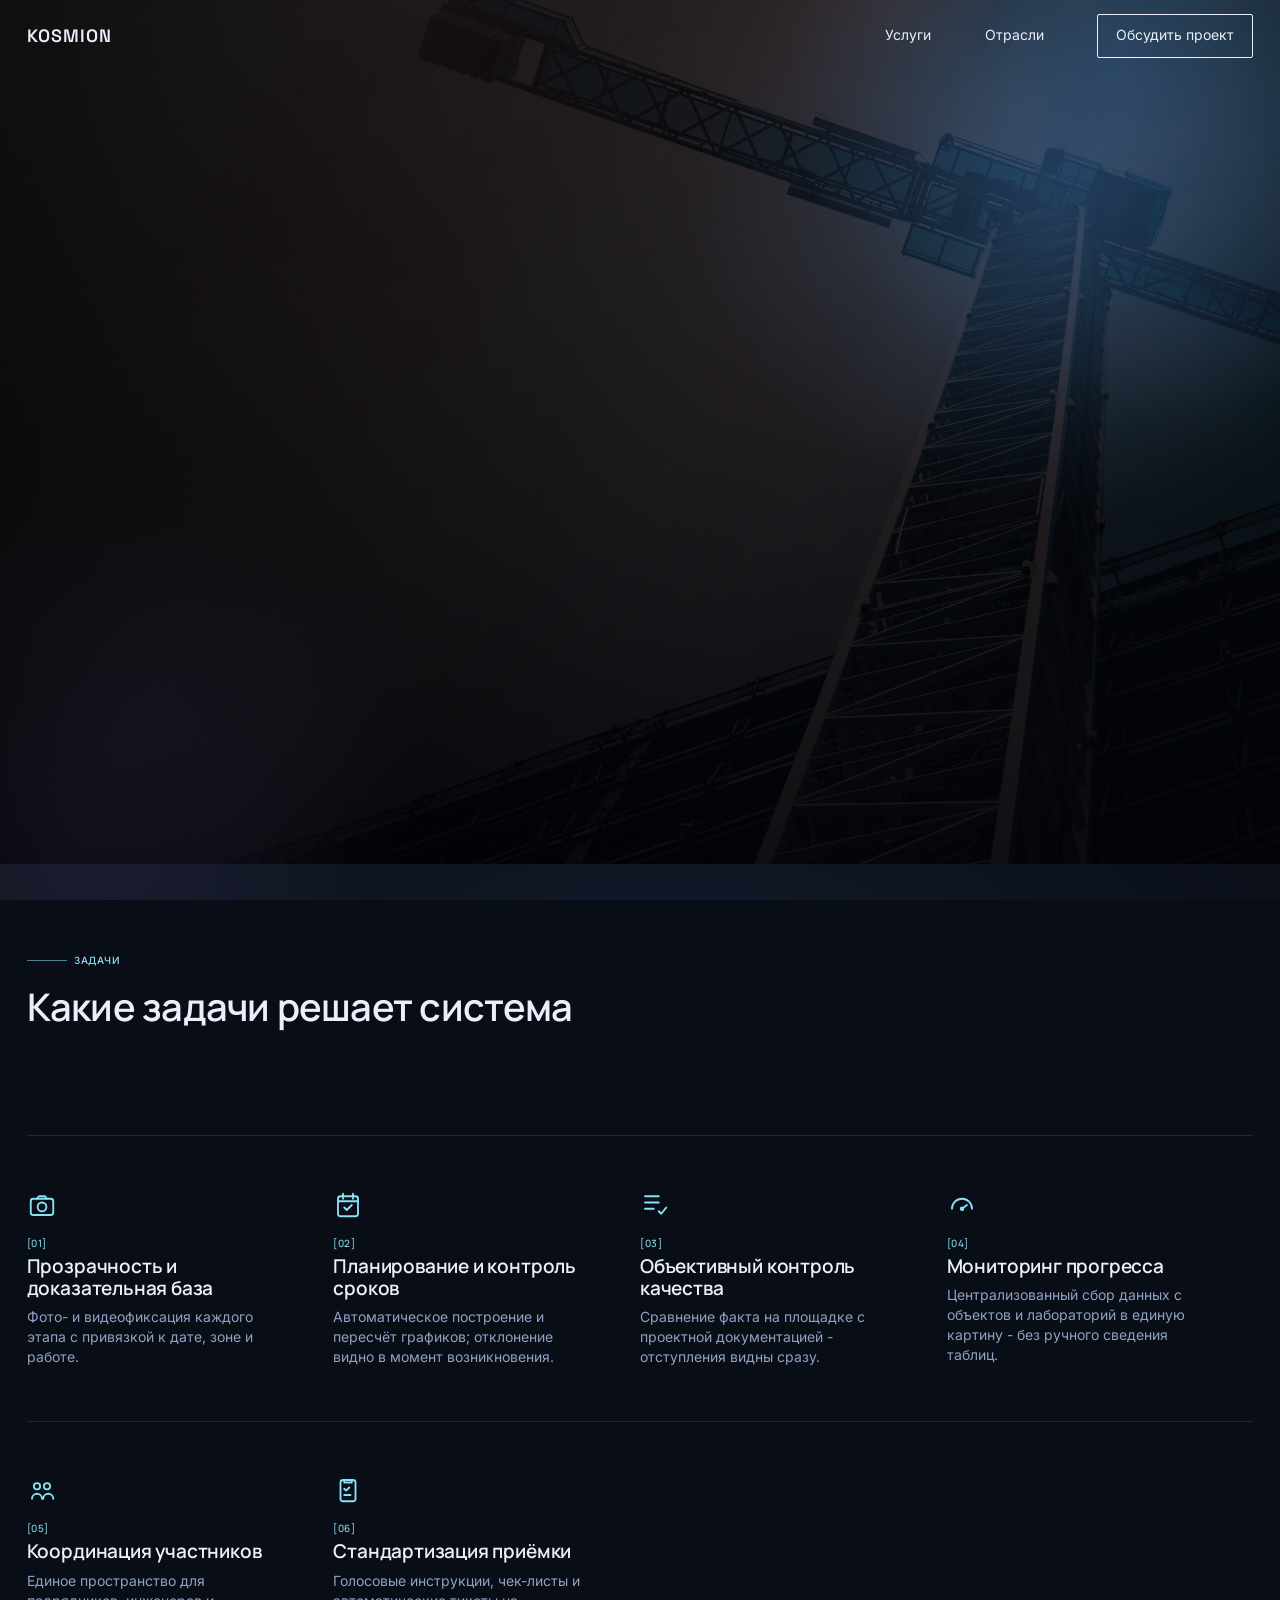
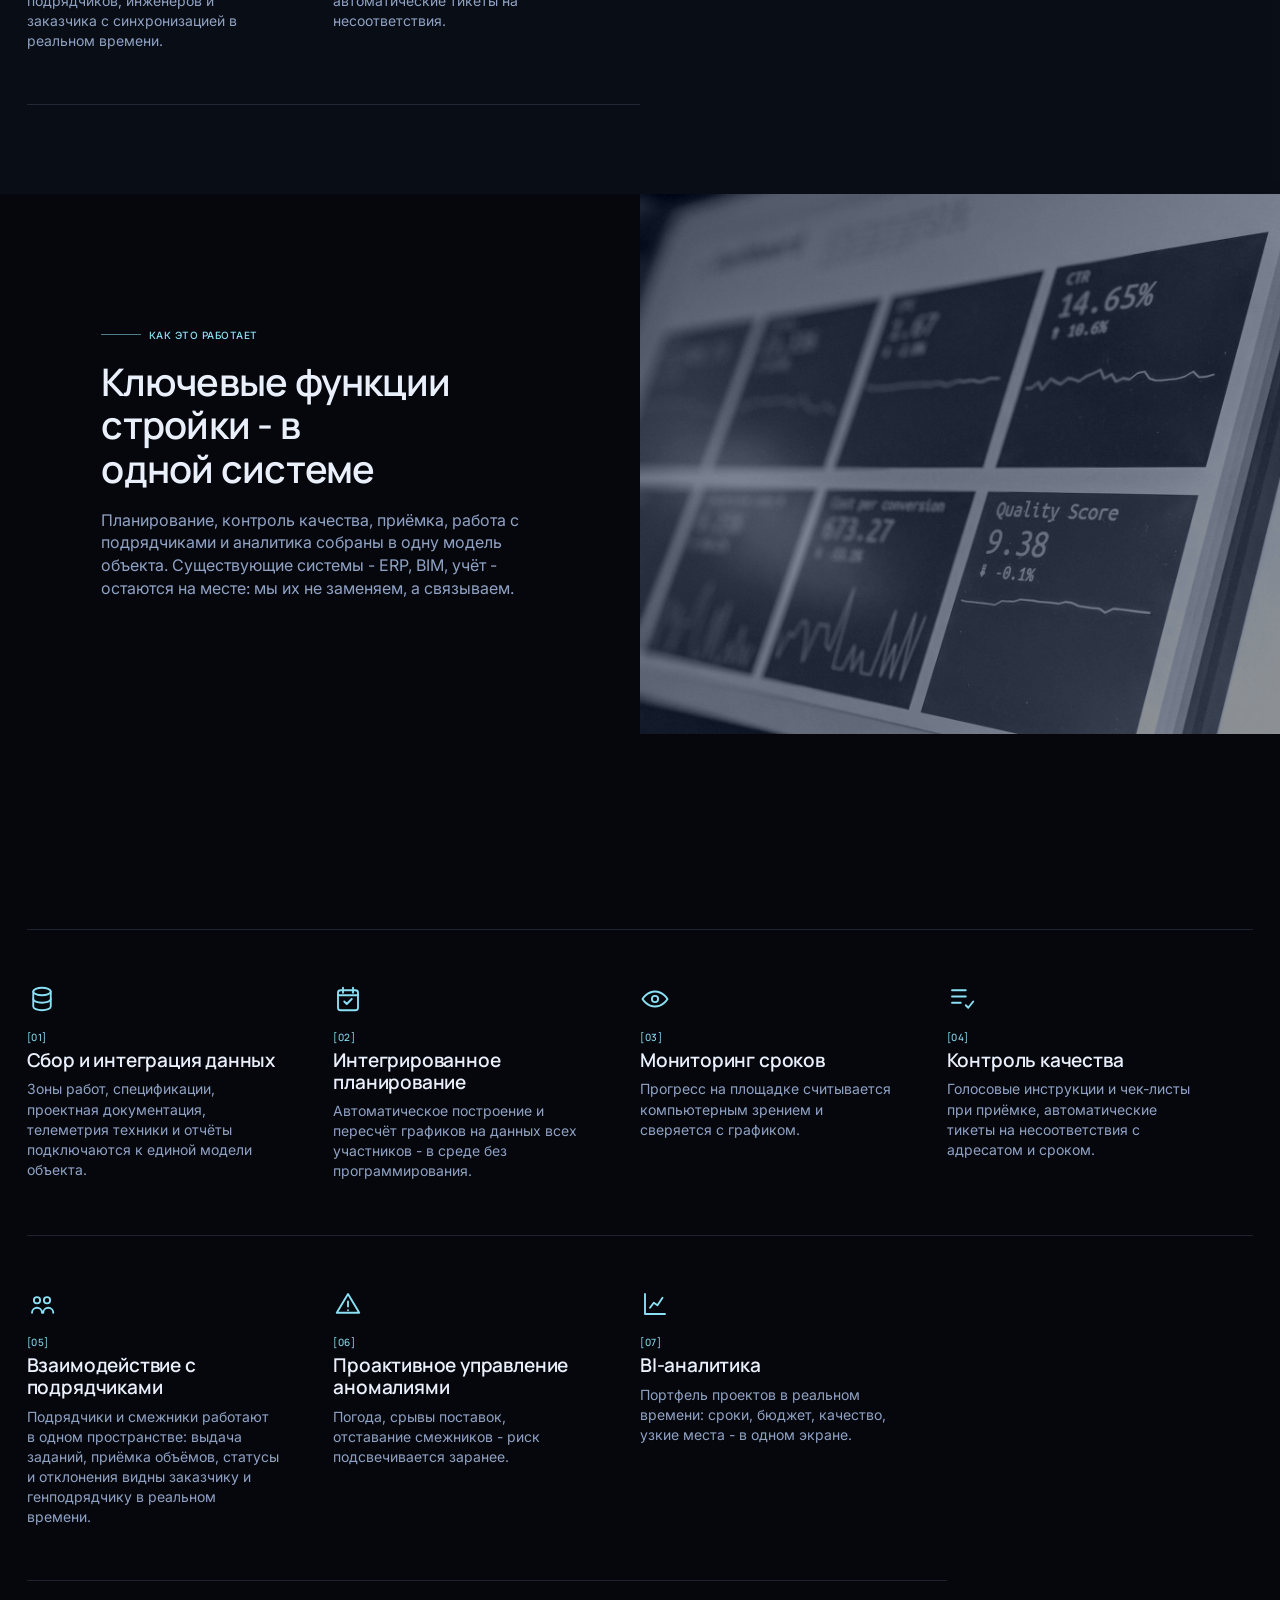
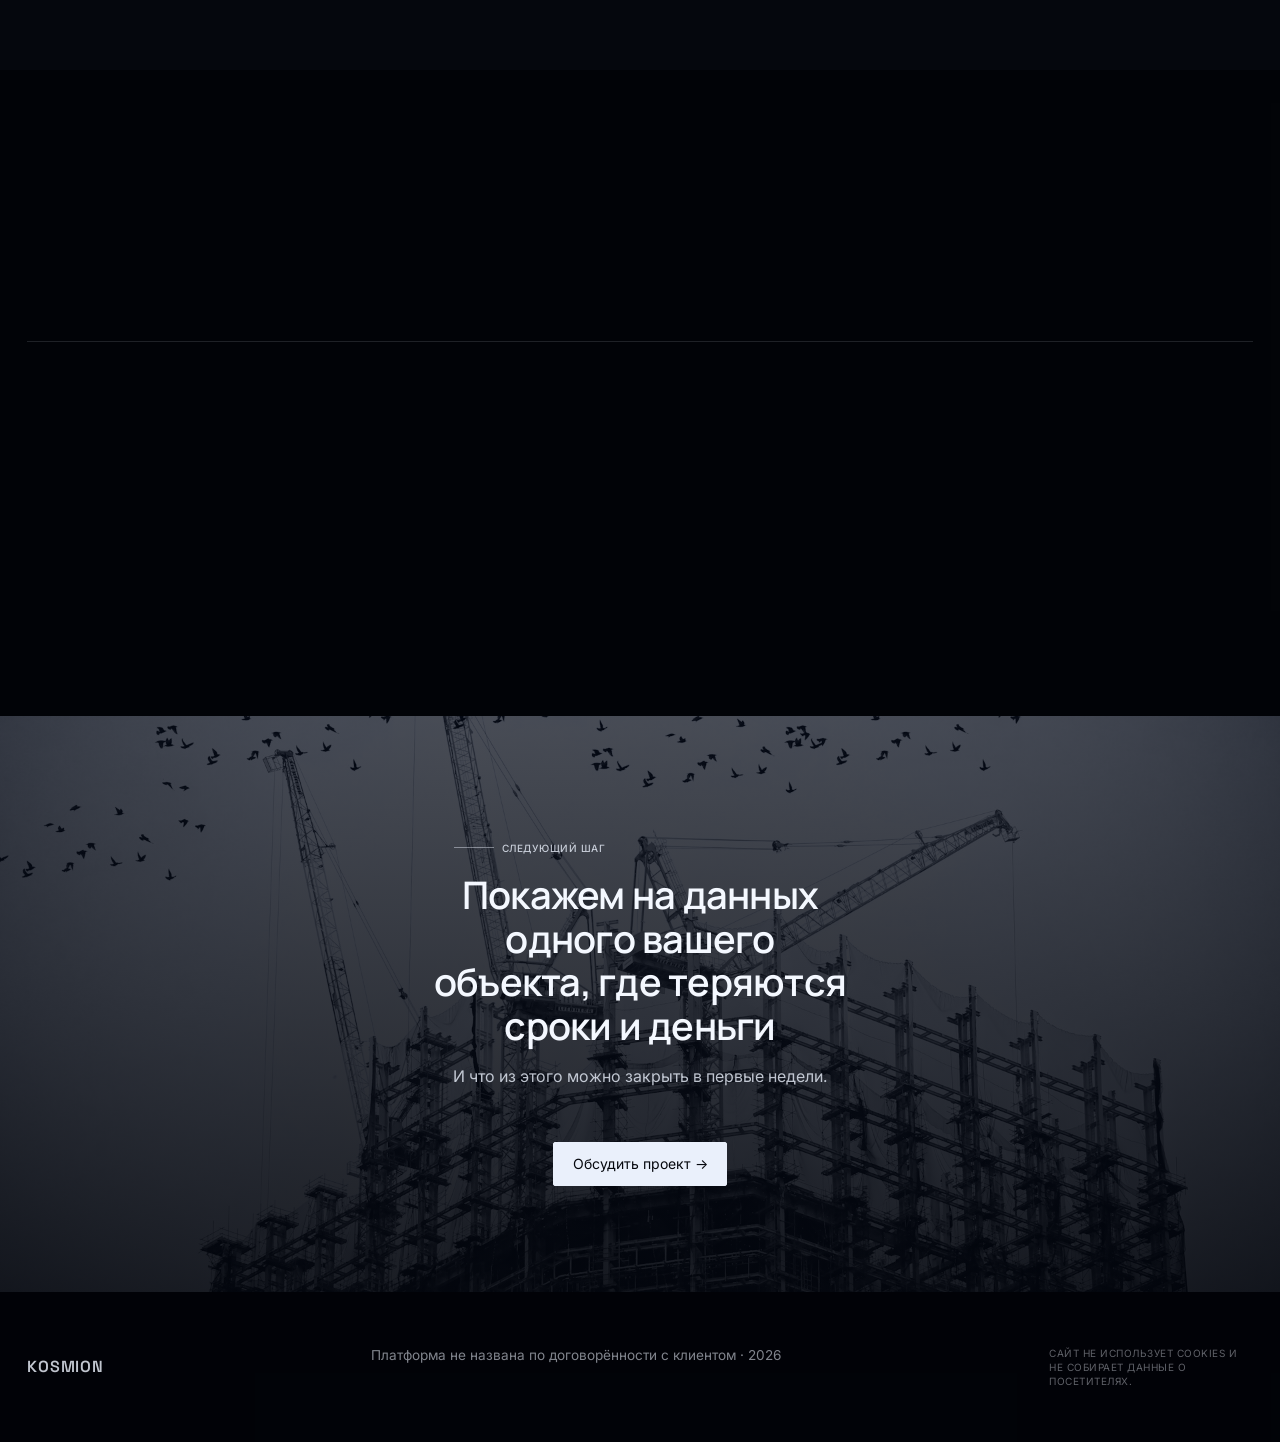
==== commit 8b4376ad: "Mobile nav: add hamburger menu (both pages) + tap targets >=44px (CTA, footer, consent)" ====
--- a/case.html
+++ b/case.html
@@ -84,8 +84,49 @@
     .logo--footer:hover{color:var(--ink-2)}
     .nav .links{display:flex;align-items:center;gap:var(--space-m)}
     .nav .links a.txtlink{font-size:var(--small)}
-    @media(max-width:720px){.nav .links a.txtlink{display:none}}
-    .btn{font-family:var(--font-text);font-size:var(--small);padding:.7em 1.3em;border:1px solid currentColor;border-radius:2px;background:transparent;color:inherit;cursor:pointer;transition:background var(--dur) var(--ease),color var(--dur) var(--ease),transform var(--dur-fast) var(--ease);display:inline-block}
+
+    /* Mobile nav toggle — hidden on desktop; the checkbox + burger only come
+       into play at ≤720px, so the desktop bar keeps its exact layout. */
+    .nav-toggle{display:none}
+    .burger{display:none}
+
+    /* ≤720px: the links collapse into a tap-to-open dropdown under the fixed
+       72px bar, driven by the #nav-toggle checkbox. Replaces the old
+       `.txtlink{display:none}` rule, which hid the links with no way back. */
+    @media(max-width:720px){
+      /* The real control: visually hidden but still a keyboard tab-stop
+         (opacity:0, NOT display:none). Taps flow through the label. */
+      .nav-toggle{display:block;position:absolute;top:14px;right:var(--gutter);
+        width:44px;height:44px;margin:0;opacity:0;pointer-events:none}
+      /* Burger button: 44×44 tap target, three bars in currentColor. */
+      .burger{display:inline-flex;flex-direction:column;justify-content:center;
+        align-items:center;gap:5px;width:44px;height:44px;cursor:pointer;
+        border-radius:4px;color:inherit;-webkit-tap-highlight-color:transparent}
+      .burger span{display:block;width:24px;height:2px;background:currentColor;
+        border-radius:2px;transition:transform var(--dur) var(--ease),opacity var(--dur) var(--ease)}
+      /* Burger → X when open. */
+      .nav-toggle:checked ~ .burger span:nth-child(1){transform:translateY(7px) rotate(45deg)}
+      .nav-toggle:checked ~ .burger span:nth-child(2){opacity:0}
+      .nav-toggle:checked ~ .burger span:nth-child(3){transform:translateY(-7px) rotate(-45deg)}
+      /* Keyboard focus ring lands on the visible burger, not the hidden box. */
+      .nav-toggle:focus-visible ~ .burger{outline:2px solid var(--accent);outline-offset:2px}
+
+      /* Dropdown panel below the fixed 72px bar. Closed = collapsed. */
+      .nav .links{position:fixed;top:72px;left:0;right:0;flex-direction:column;
+        align-items:stretch;gap:0;padding:0 var(--gutter);
+        background:rgba(5,7,13,.96);backdrop-filter:blur(12px) saturate(140%);
+        border-bottom:1px solid var(--line);
+        max-height:0;opacity:0;overflow:hidden;pointer-events:none;
+        transition:max-height var(--dur) var(--ease),opacity var(--dur) var(--ease),padding var(--dur) var(--ease)}
+      .nav-toggle:checked ~ .links{max-height:80vh;opacity:1;pointer-events:auto;
+        padding-top:var(--space-s);padding-bottom:var(--space-s)}
+      /* txtlinks return as stacked, ≥44px rows. */
+      .nav .links a.txtlink{display:flex;align-items:center;min-height:44px;
+        font-size:1rem;padding:.4em 0;border-bottom:1px solid var(--line)}
+      /* CTA is a full-width block at the foot of the panel. */
+      .nav .links a.btn{width:100%;margin-top:var(--space-s)}
+    }
+    .btn{font-family:var(--font-text);font-size:var(--small);padding:.7em 1.3em;border:1px solid currentColor;border-radius:2px;background:transparent;color:inherit;cursor:pointer;transition:background var(--dur) var(--ease),color var(--dur) var(--ease),transform var(--dur-fast) var(--ease);display:inline-flex;align-items:center;justify-content:center;min-height:44px;box-sizing:border-box}
     .btn:hover{background:var(--ink);color:var(--paper)}
     .nav.scrolled .btn:hover{background:var(--ink);color:var(--paper)}
     .btn:active{transform:translateY(1px)}
@@ -264,6 +305,12 @@
 
   <nav class="nav">
     <a href="index.html" class="logo" aria-label="Kosmion — на главную">KOSMION</a>
+    <!-- Mobile nav (≤720px): CSS-only checkbox hack. The input is the real
+         focusable control — visually hidden but NOT display:none, so it stays
+         a keyboard tab-stop; the label is the visible 44×44 burger. Desktop
+         hides both, so the .links row is unchanged there. -->
+    <input type="checkbox" id="nav-toggle" class="nav-toggle">
+    <label for="nav-toggle" class="burger" aria-label="Меню" aria-expanded="false"><span></span><span></span><span></span></label>
     <div class="links">
       <a href="index.html#services" class="txtlink">Услуги</a>
       <a href="index.html#industries" class="txtlink">Отрасли</a>
@@ -392,6 +439,18 @@
     const frame=()=>{queued=false;nav.classList.toggle("scrolled",scrollY>40)};
     addEventListener("scroll",()=>{if(!queued){queued=true;requestAnimationFrame(frame)}},{passive:true});
     frame();
+
+    /* 4. Mobile nav: close the dropdown when any link inside it is tapped,
+          and keep the burger's aria-expanded in sync with the checkbox. */
+    const navToggle=document.getElementById("nav-toggle"),
+          burger=document.querySelector(".nav .burger");
+    if(navToggle){
+      const syncAria=()=>burger&&burger.setAttribute("aria-expanded",navToggle.checked?"true":"false");
+      navToggle.addEventListener("change",syncAria);
+      document.querySelectorAll(".nav .links a").forEach(a=>
+        a.addEventListener("click",()=>{navToggle.checked=false;syncAria();}));
+      syncAria();
+    }
   })();
   </script>
 </body>
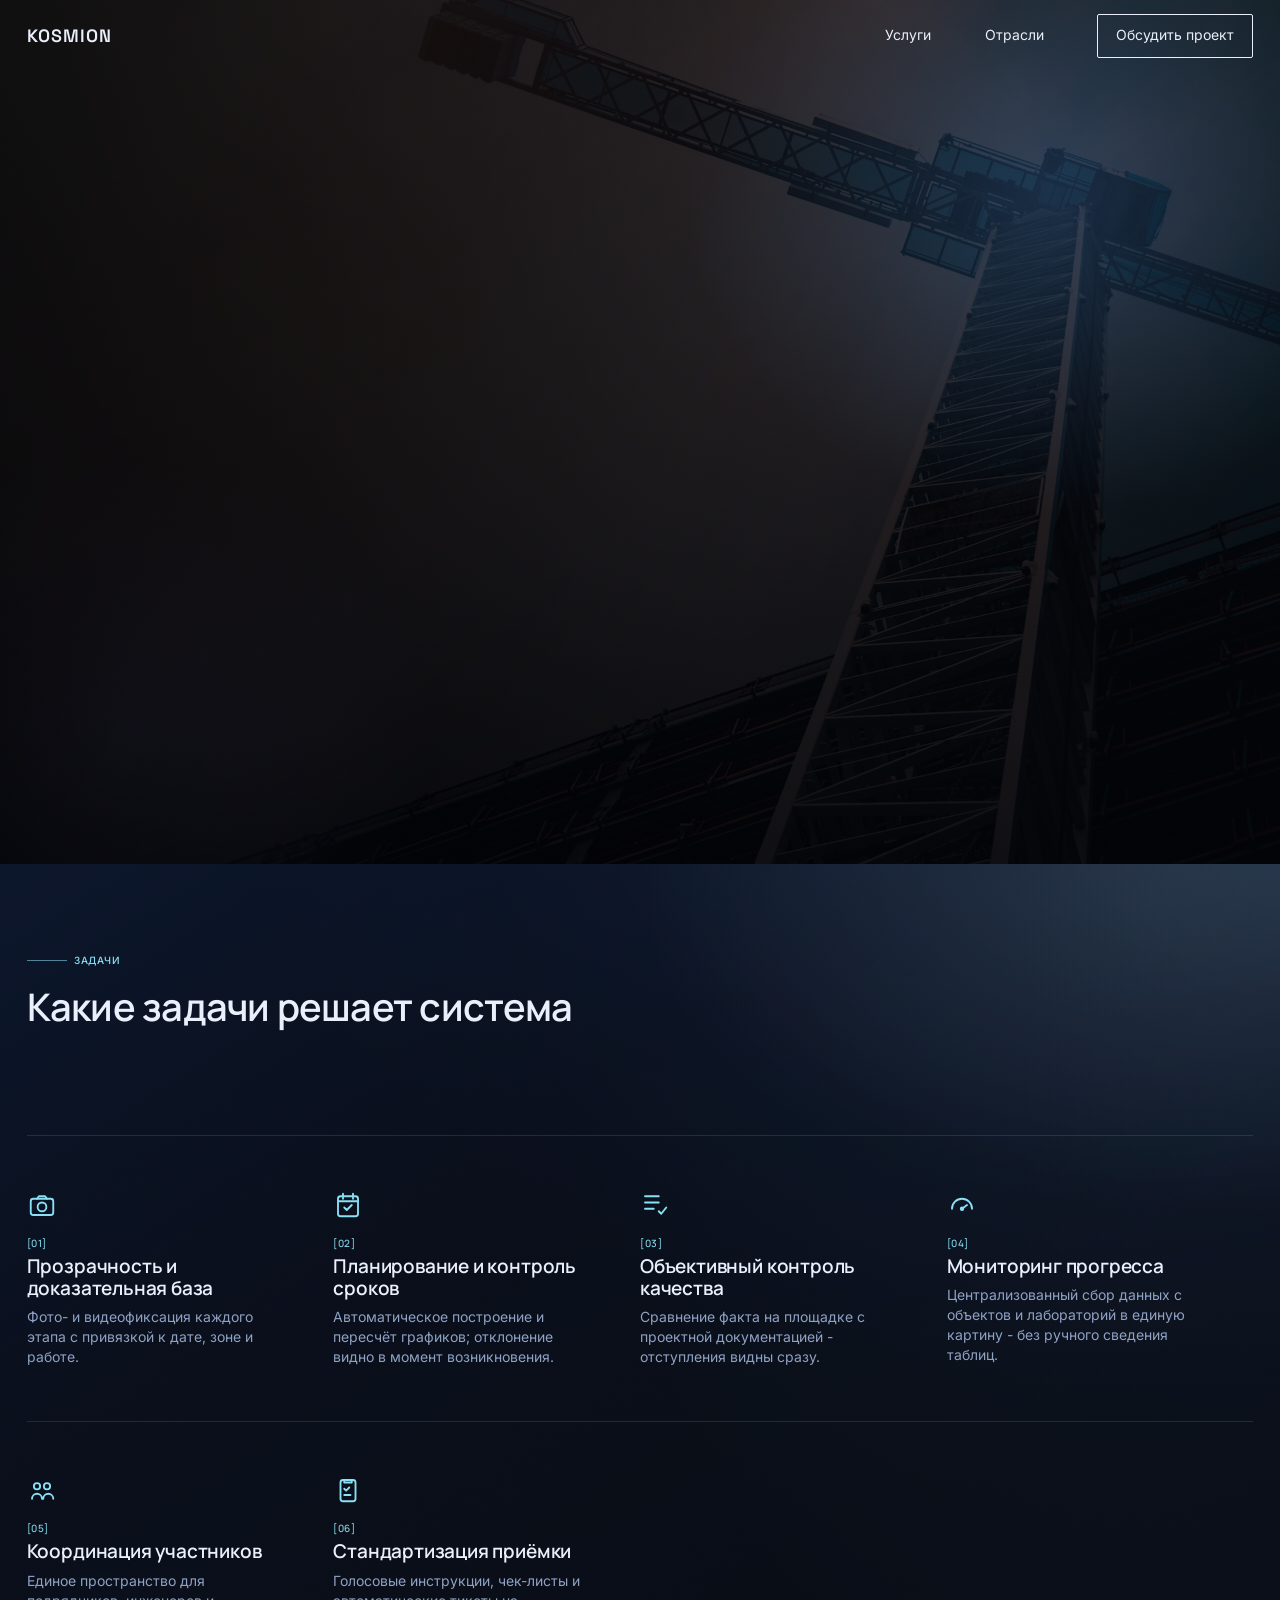
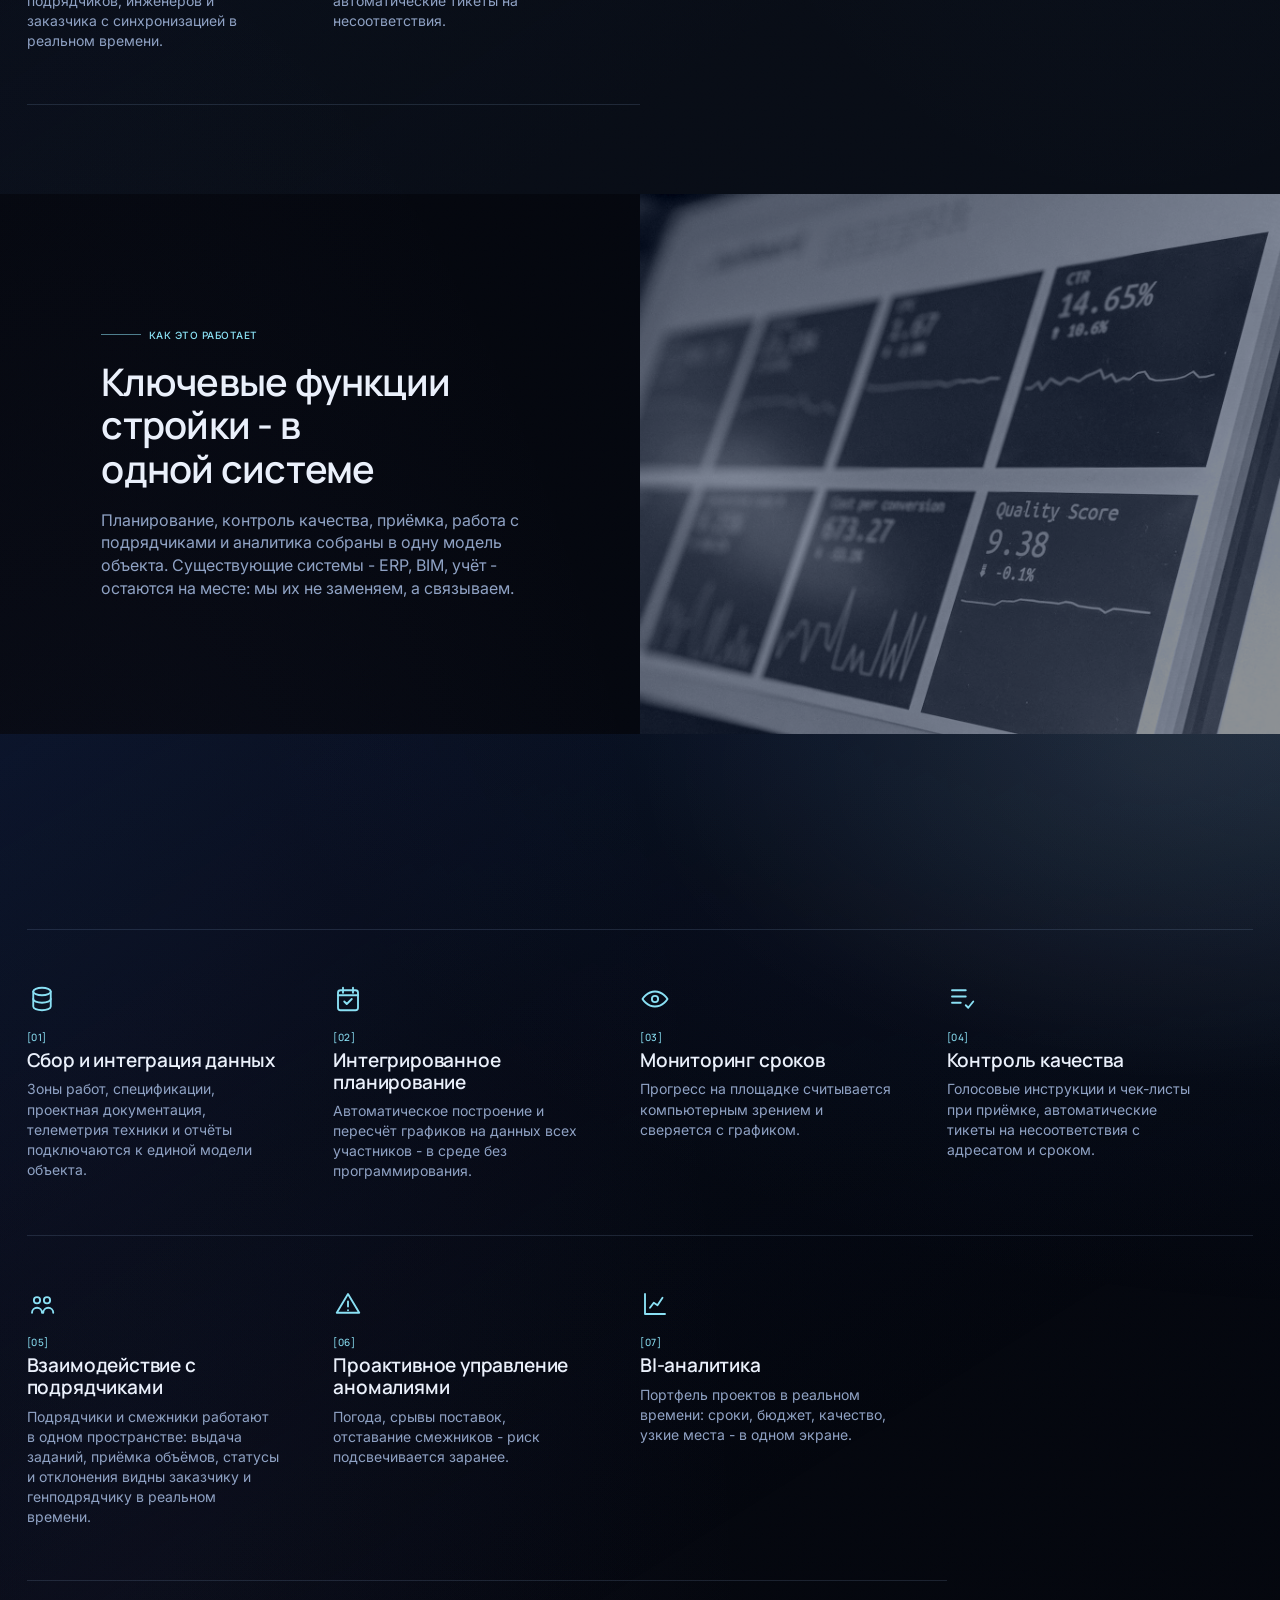
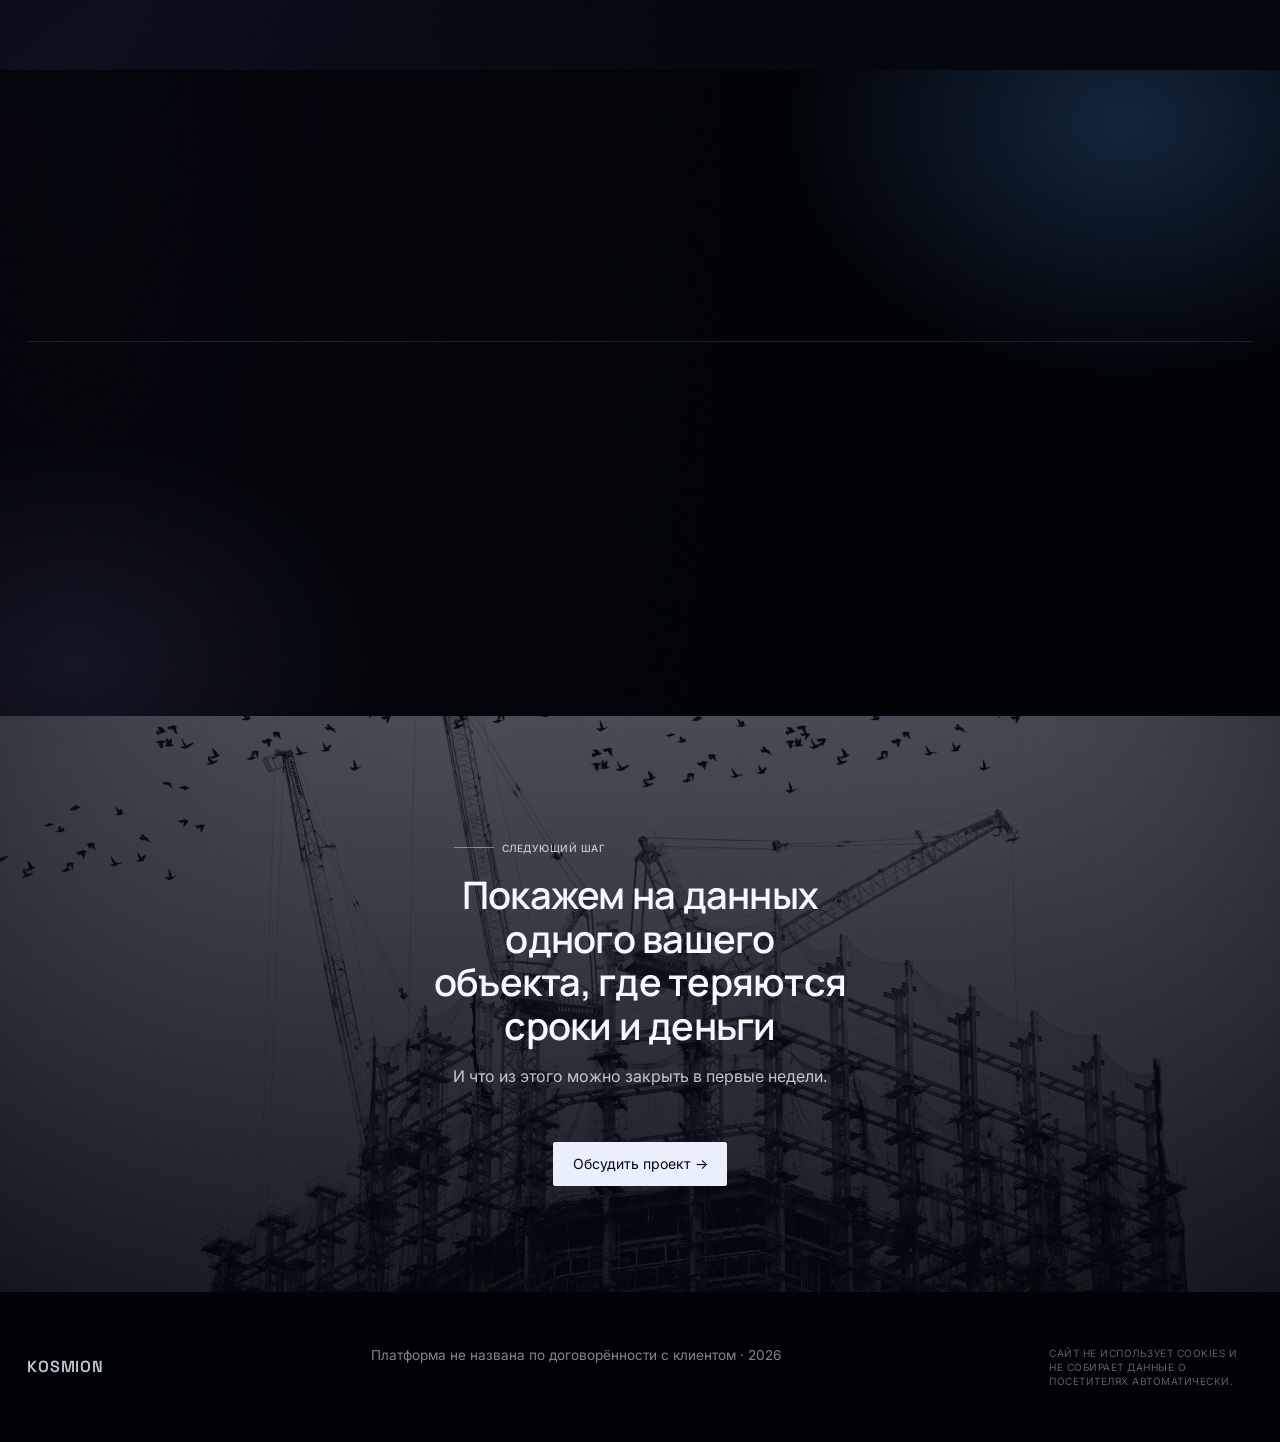
==== commit 029b56ef: "Terminator per-section lighting, KOSMION title + globe favicon, circular founder portrait, copy upda" ====
--- a/case.html
+++ b/case.html
@@ -3,21 +3,21 @@
 <head>
   <meta charset="utf-8" />
   <meta name="viewport" content="width=device-width, initial-scale=1" />
-  <title>Интеллектуальный контроль строительства — Kosmion</title>
+  <title>Интеллектуальный контроль строительства — KOSMION</title>
   <meta name="description" content="Кейс: предиктивная аналитика и контроль сроков на строительных объектах. Платформа не названа по договорённости с клиентом." />
   <!-- Same inline favicon and link-preview tags as index.html. Kept
        duplicated rather than extracted: two static pages, no build step.
        The favicon path is the SAME 32-unit geometry as the #i-mark symbol
        in the body - change both together or the tab and nav diverge. -->
-  <link rel="icon" href="data:image/svg+xml,%3Csvg xmlns='http://www.w3.org/2000/svg' viewBox='0 0 32 32'%3E%3Cdefs%3E%3CradialGradient id='g' cx='34%25' cy='28%25' r='85%25'%3E%3Cstop offset='0' stop-color='%231a2440'/%3E%3Cstop offset='1' stop-color='%2306080f'/%3E%3C/radialGradient%3E%3C/defs%3E%3Ccircle cx='16' cy='16' r='15' fill='url(%23g)'/%3E%3Ctext x='16' y='21.5' text-anchor='middle' font-family='Arial,Helvetica,sans-serif' font-weight='700' font-size='17' fill='%23eaf0ff'%3EK%3C/text%3E%3C/svg%3E" />
+  <link rel="icon" href="data:image/svg+xml,%3Csvg xmlns='http://www.w3.org/2000/svg' viewBox='0 0 32 32'%3E%3Cdefs%3E%3CradialGradient id='g' cx='34%25' cy='28%25' r='85%25'%3E%3Cstop offset='0' stop-color='%231a2440'/%3E%3Cstop offset='1' stop-color='%2306080f'/%3E%3C/radialGradient%3E%3C/defs%3E%3Ccircle cx='16' cy='16' r='15' fill='url(%23g)'/%3E%3Cg fill='none' stroke='%238ae0f4' stroke-width='1.6'%3E%3Ccircle cx='16' cy='16' r='10.5'/%3E%3Cellipse cx='16' cy='16' rx='10.5' ry='4'/%3E%3Cellipse cx='16' cy='16' rx='4' ry='10.5'/%3E%3C/g%3E%3C/svg%3E" />
   <meta property="og:type" content="article" />
-  <meta property="og:title" content="Интеллектуальный контроль строительства — Kosmion" />
+  <meta property="og:title" content="Интеллектуальный контроль строительства — KOSMION" />
   <meta property="og:description" content="Кейс: предиктивная аналитика и контроль сроков на строительных объектах." />
   <meta property="og:url" content="https://financeazamat.github.io/finaz/case.html" />
   <meta property="og:image" content="https://financeazamat.github.io/finaz/images/01-tower-crane_JamesSullivan.jpg" />
   <!-- ?v= cache buster - keep in step with index.html. See the note there. -->
   <link rel="stylesheet" href="tokens.css?v=13" />
-  <link rel="stylesheet" href="bg.css?v=12" />
+  <link rel="stylesheet" href="bg.css?v=13" />
   <meta name="color-scheme" content="dark" />
   <meta name="theme-color" content="#05070d" />
   <link rel="preconnect" href="https://fonts.googleapis.com" />
@@ -406,8 +406,8 @@
     <div class="wrap">
       <a href="index.html" class="logo logo--footer" aria-label="Kosmion — на главную">KOSMION</a>
       <span>Платформа не названа по договорённости с клиентом · 2026</span>
-      <p class="cookie-note">Сайт не использует cookies и не собирает
-        данные о посетителях.</p>
+      <p class="cookie-note">Сайт не использует cookies и не собирает данные
+        о посетителях автоматически.</p>
     </div>
   </footer>
 
--- a/bg.css
+++ b/bg.css
@@ -66,3 +66,95 @@
 @media(max-width:720px){
   .bg{opacity:.72}
 }
+
+/* ============================================================
+   SCROLL GRADIENT (added 2026-08-10, client request)
+   ------------------------------------------------------------
+   Replace the fixed corner washes (which read like a shaft of
+   sunlight in the top-left) with ONE clean vertical gradient
+   that spans the whole document and scrolls with it: deep navy
+   at the top of the page easing to a lighter blue at the
+   bottom, all inside the same blue family. `.bg` becomes
+   absolute+inset:0 inside a position:relative body, so it is
+   the full document height (not the viewport) and moves under
+   the content as you scroll. Kept dark enough that the light
+   (#eaf0fb) body text stays readable over every section.
+   These rules override the fixed/washed `.bg` above by source
+   order (same selector, later wins) — z-index/transform/
+   pointer-events from that rule still apply.
+   ============================================================ */
+body{position:relative}
+/* Deep void base. The LIGHT no longer lives here: each section lights itself
+   (see the terminator block below), so this layer is only the dark space they
+   sit in, with a little large-scale variation so it is not flat #000. */
+.bg{
+  position:absolute;inset:0;
+  background-color:#04060c;
+  background-image:
+    radial-gradient(90% 60% at 88% 2%,  rgba(74,134,200,.10) 0%, rgba(74,134,200,0) 62%),
+    radial-gradient(80% 60% at 6% 72%,  rgba(120,116,200,.07) 0%, rgba(120,116,200,0) 66%),
+    linear-gradient(180deg, #04060c 0%, #04070f 55%, #03050b 100%);
+}
+/* Fine grain to kill 8-bit banding and add texture — the difference between a
+   flat "cheap" gradient and a deep one. Above the gradient, below content. */
+.bg::after{
+  content:"";position:absolute;inset:0;pointer-events:none;
+  background-image:url("data:image/svg+xml,%3Csvg xmlns='http://www.w3.org/2000/svg' width='140' height='140'%3E%3Cfilter id='n'%3E%3CfeTurbulence type='fractalNoise' baseFrequency='0.85' numOctaves='2' stitchTiles='stitch'/%3E%3C/filter%3E%3Crect width='140' height='140' filter='url(%23n)'/%3E%3C/svg%3E");
+  background-size:140px 140px;opacity:.05;mix-blend-mode:overlay;
+}
+
+/* ============================================================
+   TERMINATOR — per-section lighting (option A, chosen 2026-08-10)
+   ------------------------------------------------------------
+   The hero lights a dark Earth from ONE direction and lets the
+   terminator fall away into shadow. Every section now repeats
+   that model instead of the page carrying one flat ramp: light
+   enters from the upper RIGHT (the same side as the globe's lit
+   limb) and shades diagonally into the lower left.
+
+   The direction never changes — one light source for the whole
+   site, so it reads as one lit object rather than decorated
+   panels. Only distance/intensity varies between sections, so
+   the effect is not stamped: every second section sits a little
+   further from the source.
+
+   Purely ADDITIVE (rgba only, no opaque stops) so the void base
+   above still shows through and the section's own alpha fill
+   (.section--alt) keeps working. The CTA band is excluded — it
+   already carries its own dedicated gradient.
+   ============================================================ */
+.section{position:relative}
+.section:not(.cta-band):not(.section--dark)::before{
+  content:"";position:absolute;inset:0;z-index:0;pointer-events:none;
+  background-image:
+    /* the lit limb: cool daylight entering top-right */
+    radial-gradient(125% 105% at 106% -12%,
+      rgba(150,205,255,.20) 0%,
+      rgba(96,158,226,.115) 26%,
+      rgba(40,74,140,.05) 48%,
+      rgba(6,10,22,0) 70%),
+    /* a warm sliver right at the source, as on a sunlit limb */
+    radial-gradient(85% 70% at 90% 4%,
+      rgba(255,244,222,.055) 0%, rgba(255,244,222,0) 48%),
+    /* the terminator itself: light falling away on the diagonal */
+    linear-gradient(148deg,
+      rgba(22,48,102,.28) 0%,
+      rgba(12,26,60,.15) 34%,
+      rgba(4,7,14,0) 72%);
+}
+/* Further from the light: same direction, lower intensity. */
+.section:not(.cta-band):not(.section--dark):nth-of-type(even)::before{
+  background-image:
+    radial-gradient(120% 100% at 110% -8%,
+      rgba(150,205,255,.135) 0%,
+      rgba(96,158,226,.08) 28%,
+      rgba(6,10,22,0) 68%),
+    radial-gradient(80% 66% at 94% 6%,
+      rgba(255,244,222,.035) 0%, rgba(255,244,222,0) 46%),
+    linear-gradient(152deg,
+      rgba(20,44,96,.19) 0%,
+      rgba(10,22,52,.10) 36%,
+      rgba(4,7,14,0) 74%);
+}
+/* Content must sit above the light layer. */
+.section > .wrap{position:relative;z-index:1}
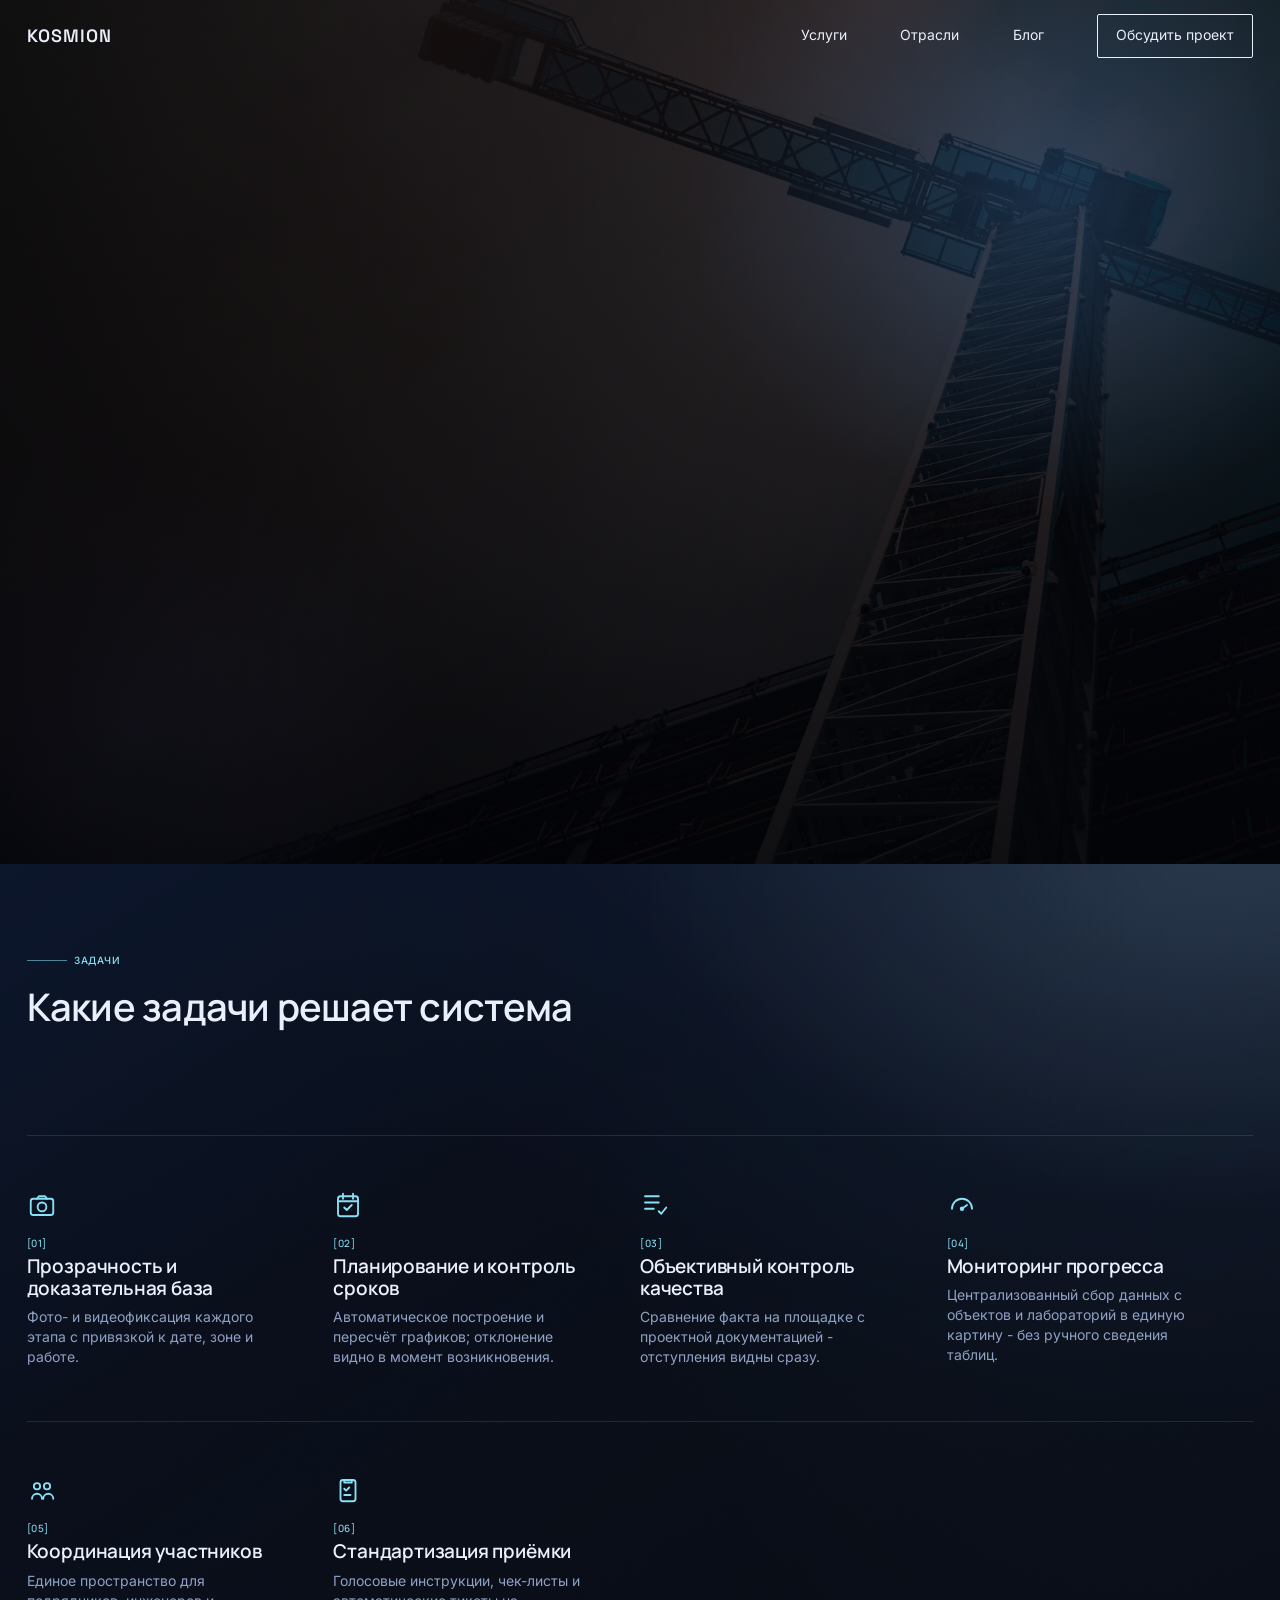
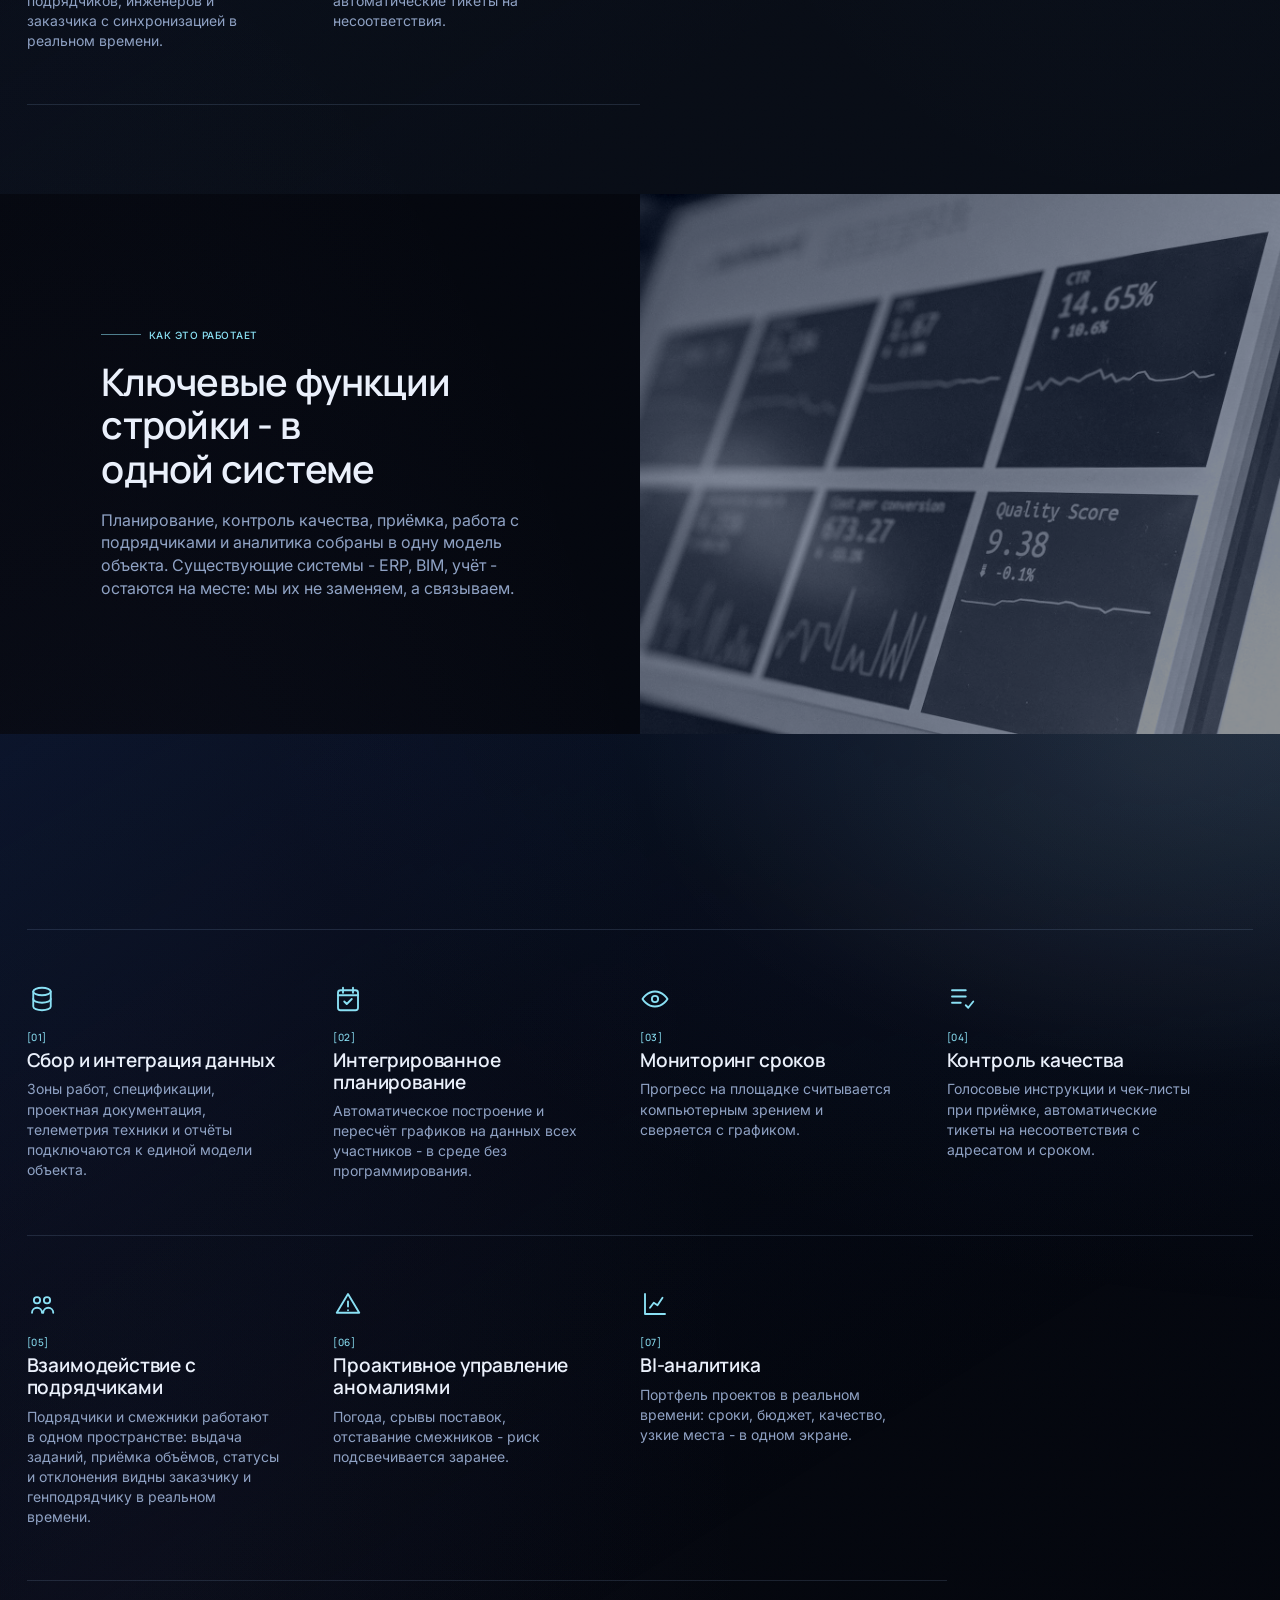
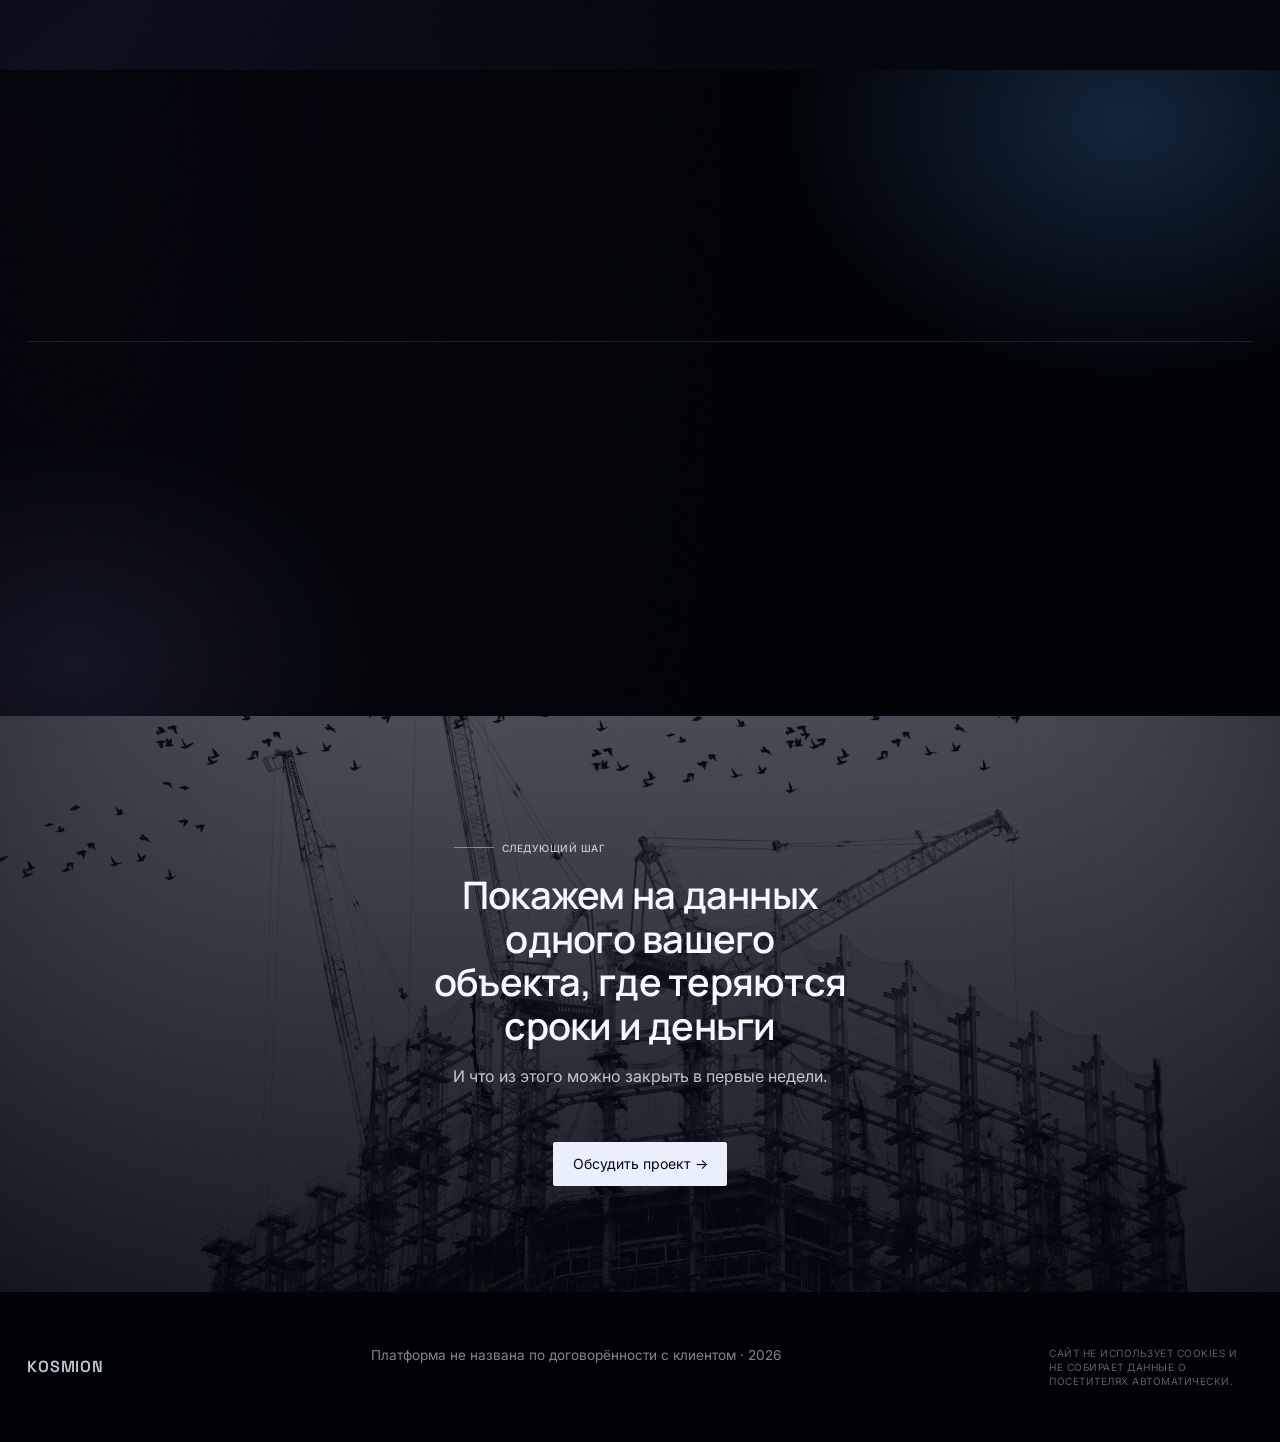
==== commit 5356e332: "Add blog: index + 10 articles on AI and the economy (2026 data), Блог in nav" ====
--- a/case.html
+++ b/case.html
@@ -314,6 +314,7 @@
     <div class="links">
       <a href="index.html#services" class="txtlink">Услуги</a>
       <a href="index.html#industries" class="txtlink">Отрасли</a>
+      <a href="blog.html" class="txtlink">Блог</a>
       <a href="#cta" class="btn">Обсудить проект</a>
     </div>
   </nav>
